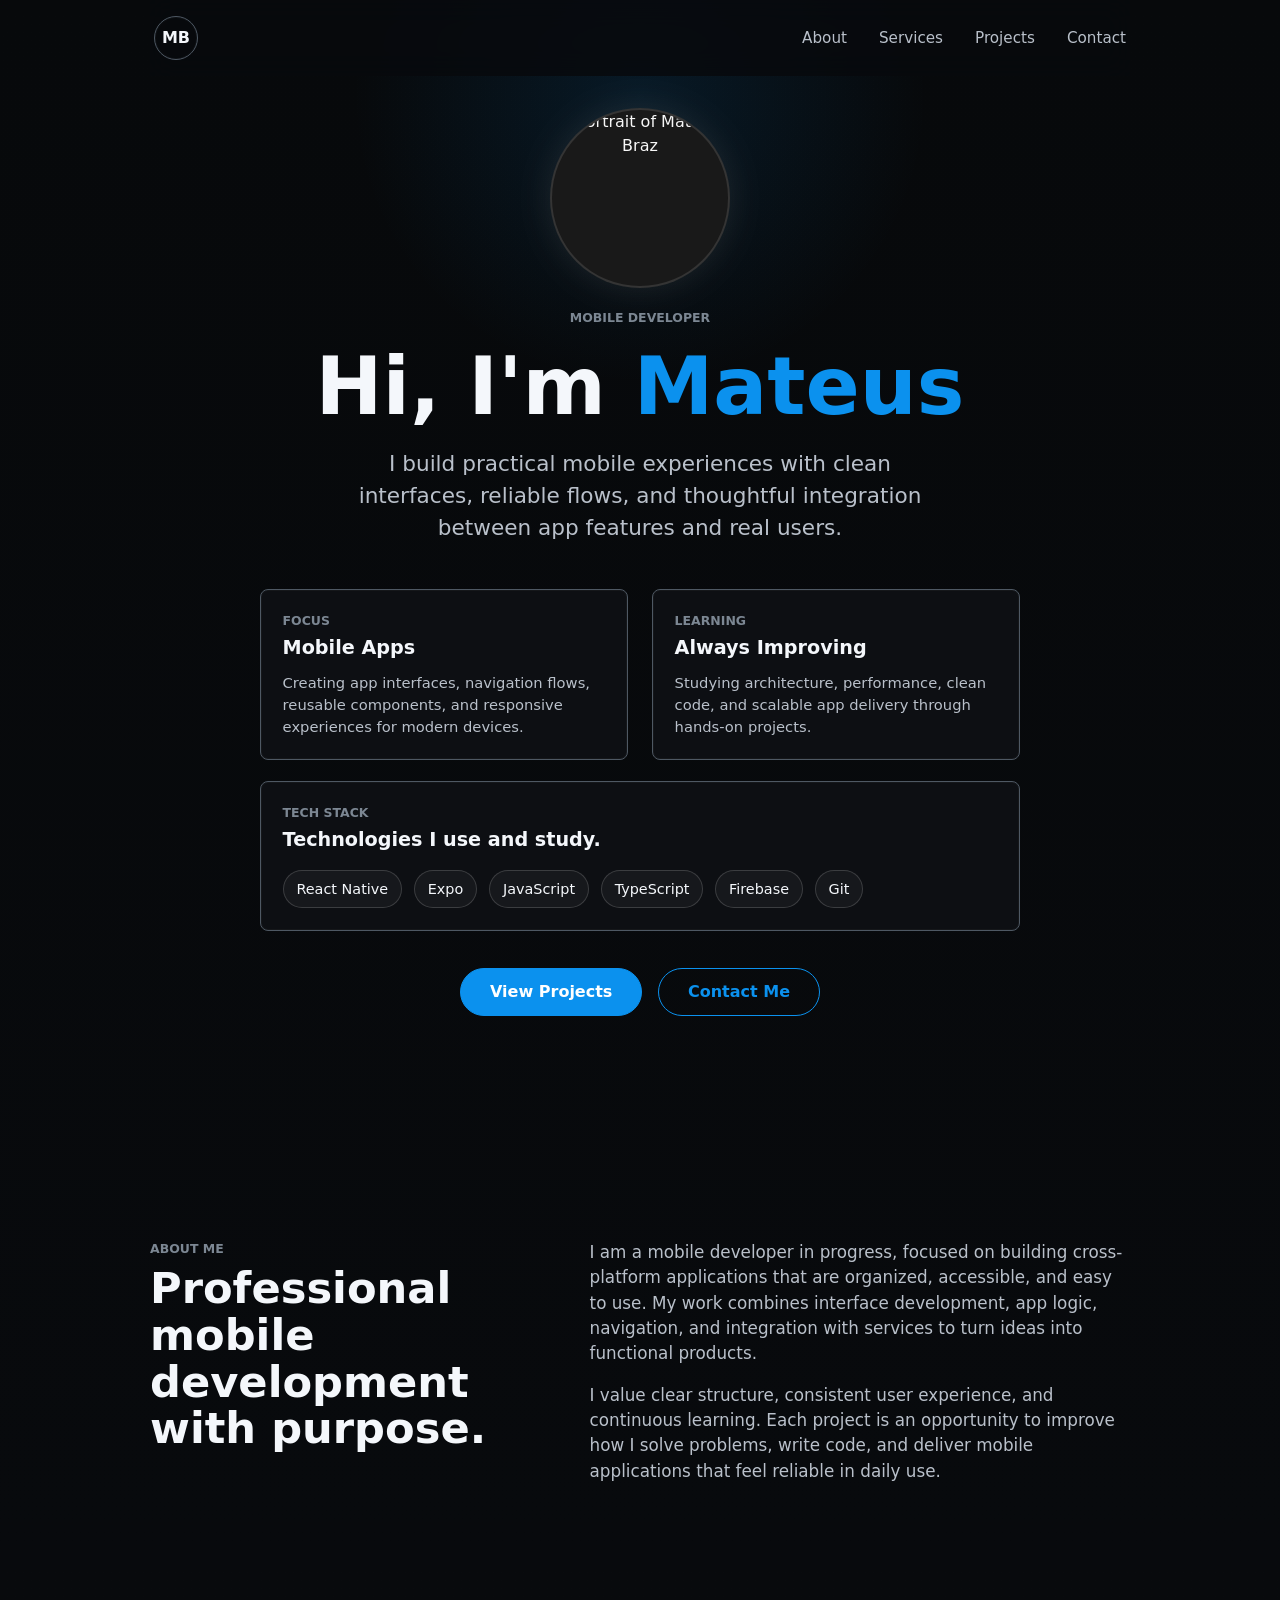
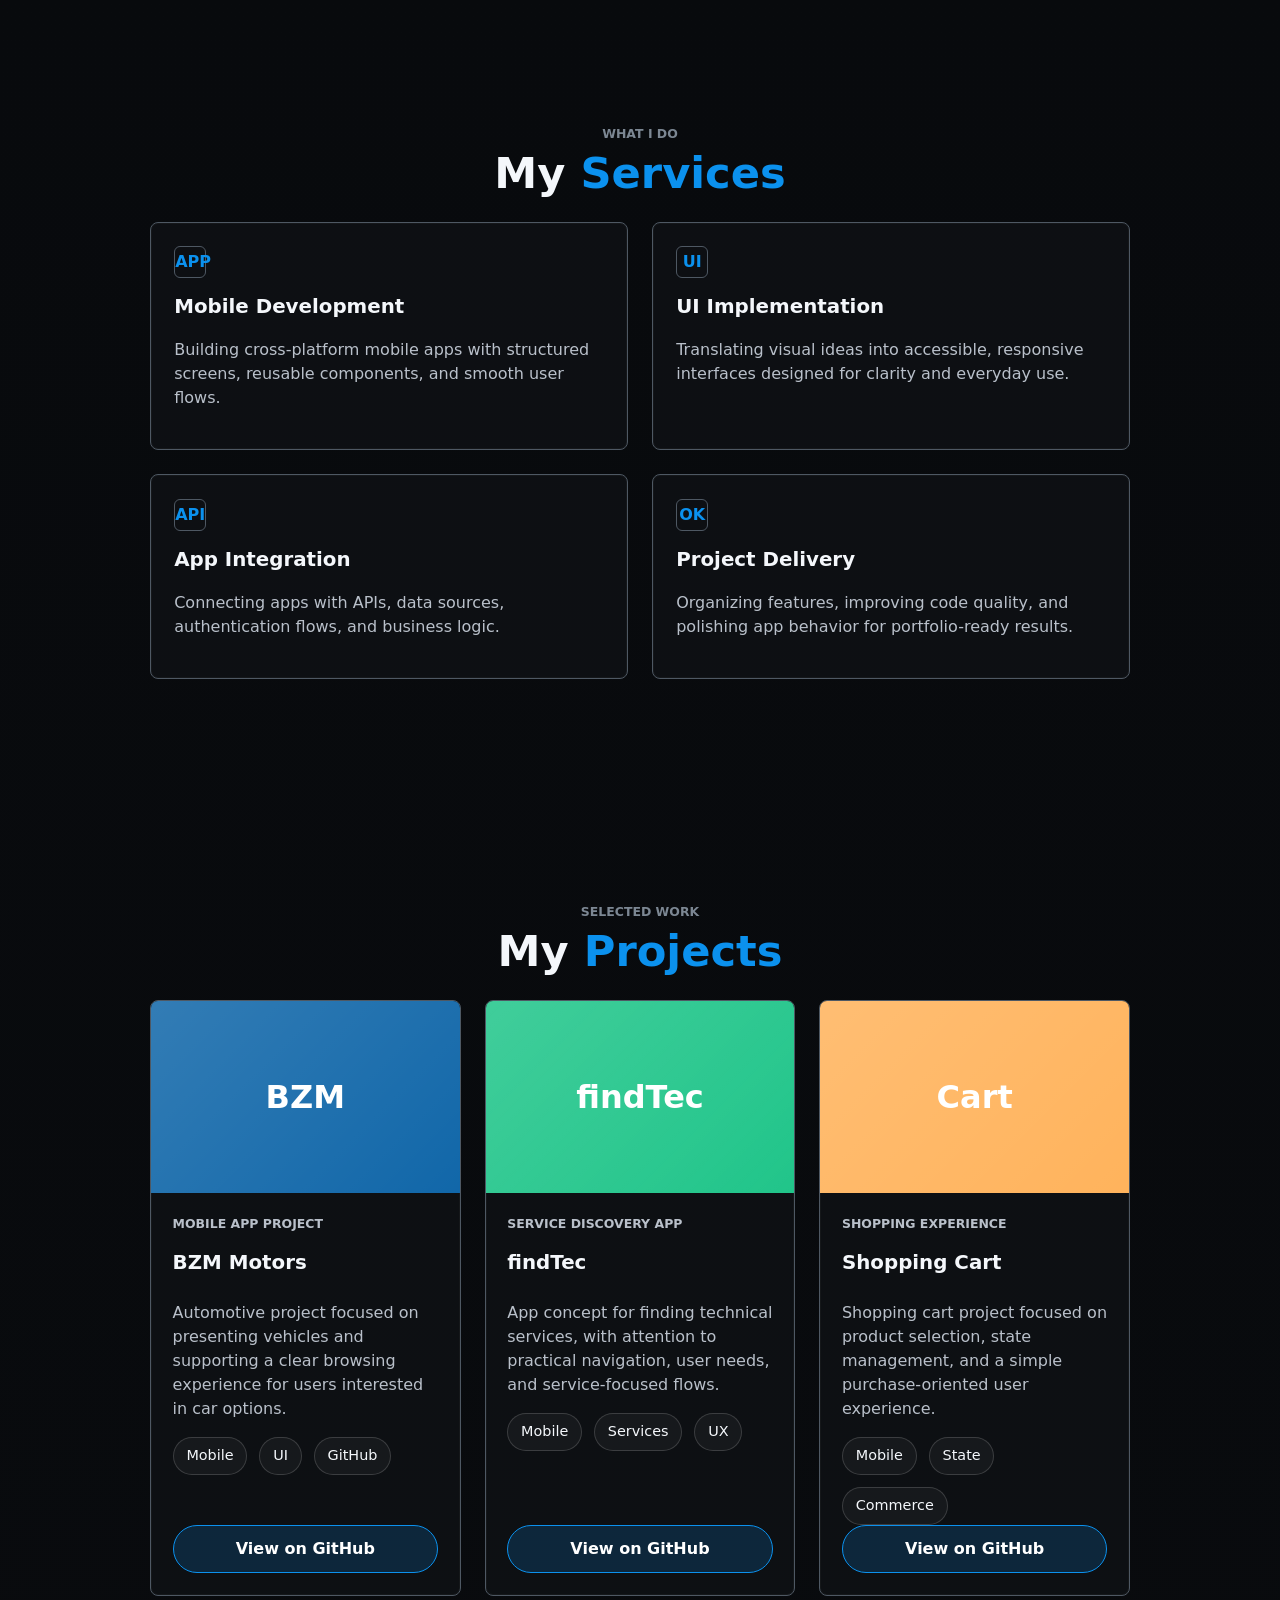
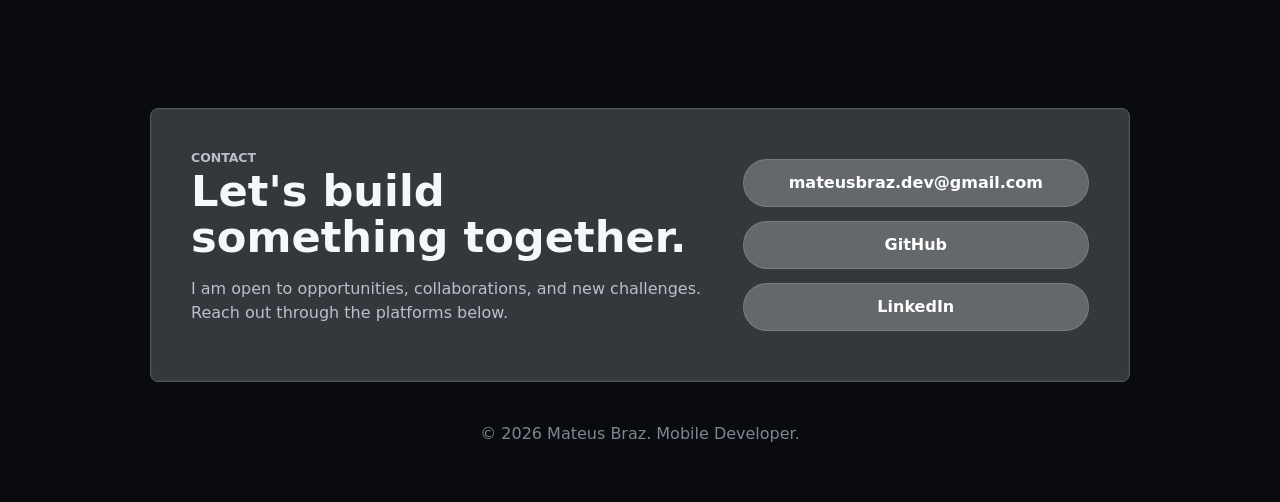
==== index.html @ d9c39ac6 "Create mobile developer portfolio" ====
<!doctype html>
<html lang="en">
  <head>
    <meta charset="utf-8" />
    <meta name="viewport" content="width=device-width, initial-scale=1" />
    <meta
      name="description"
      content="Mateus Braz portfolio, mobile developer focused on cross-platform applications, clean interfaces, and real-world projects."
    />
    <meta name="theme-color" content="#0b0f14" />
    <meta property="og:title" content="Mateus Braz | Mobile Developer" />
    <meta
      property="og:description"
      content="Mobile developer portfolio with projects, services, contact links, and professional information."
    />
    <meta property="og:type" content="website" />
    <meta property="og:url" content="https://mat-braz.github.io/" />
    <title>Mateus Braz | Mobile Developer</title>
    <link rel="canonical" href="https://mat-braz.github.io/" />
    <link rel="stylesheet" href="styles.css" />
  </head>
  <body>
    <header class="site-header" aria-label="Main navigation">
      <a class="brand" href="#home" aria-label="Mateus Braz home">MB</a>
      <nav class="nav-links">
        <a href="#about">About</a>
        <a href="#services">Services</a>
        <a href="#projects">Projects</a>
        <a href="#contact">Contact</a>
      </nav>
    </header>

    <main>
      <section class="hero section" id="home" aria-labelledby="hero-title">
        <img
          class="avatar"
          src="https://github.com/Mat-Braz.png"
          alt="Portrait of Mateus Braz"
          width="180"
          height="180"
        />
        <p class="eyebrow">Mobile Developer</p>
        <h1 id="hero-title">Hi, I'm <span>Mateus</span></h1>
        <p class="subtitle">
          I build practical mobile experiences with clean interfaces, reliable
          flows, and thoughtful integration between app features and real users.
        </p>

        <div class="quick-grid" aria-label="Professional highlights">
          <article>
            <p>Focus</p>
            <h2>Mobile Apps</h2>
            <span>
              Creating app interfaces, navigation flows, reusable components,
              and responsive experiences for modern devices.
            </span>
          </article>
          <article>
            <p>Learning</p>
            <h2>Always Improving</h2>
            <span>
              Studying architecture, performance, clean code, and scalable app
              delivery through hands-on projects.
            </span>
          </article>
        </div>

        <div class="tech-panel" aria-label="Tech stack">
          <p>Tech Stack</p>
          <h2>Technologies I use and study.</h2>
          <ul>
            <li>React Native</li>
            <li>Expo</li>
            <li>JavaScript</li>
            <li>TypeScript</li>
            <li>Firebase</li>
            <li>Git</li>
          </ul>
        </div>

        <div class="actions">
          <a class="button primary" href="#projects">View Projects</a>
          <a class="button secondary" href="#contact">Contact Me</a>
        </div>
      </section>

      <section class="section about" id="about" aria-labelledby="about-title">
        <div class="section-heading">
          <p>About Me</p>
          <h2 id="about-title">Professional mobile development with purpose.</h2>
        </div>
        <div class="about-copy">
          <p>
            I am a mobile developer in progress, focused on building
            cross-platform applications that are organized, accessible, and easy
            to use. My work combines interface development, app logic,
            navigation, and integration with services to turn ideas into
            functional products.
          </p>
          <p>
            I value clear structure, consistent user experience, and continuous
            learning. Each project is an opportunity to improve how I solve
            problems, write code, and deliver mobile applications that feel
            reliable in daily use.
          </p>
        </div>
      </section>

      <section class="section services" id="services" aria-labelledby="services-title">
        <div class="section-heading centered">
          <p>What I Do</p>
          <h2 id="services-title">My <span>Services</span></h2>
        </div>
        <div class="service-grid">
          <article>
            <div class="icon" aria-hidden="true">APP</div>
            <h3>Mobile Development</h3>
            <p>
              Building cross-platform mobile apps with structured screens,
              reusable components, and smooth user flows.
            </p>
          </article>
          <article>
            <div class="icon" aria-hidden="true">UI</div>
            <h3>UI Implementation</h3>
            <p>
              Translating visual ideas into accessible, responsive interfaces
              designed for clarity and everyday use.
            </p>
          </article>
          <article>
            <div class="icon" aria-hidden="true">API</div>
            <h3>App Integration</h3>
            <p>
              Connecting apps with APIs, data sources, authentication flows, and
              business logic.
            </p>
          </article>
          <article>
            <div class="icon" aria-hidden="true">OK</div>
            <h3>Project Delivery</h3>
            <p>
              Organizing features, improving code quality, and polishing app
              behavior for portfolio-ready results.
            </p>
          </article>
        </div>
      </section>

      <section class="section projects" id="projects" aria-labelledby="projects-title">
        <div class="section-heading centered">
          <p>Selected Work</p>
          <h2 id="projects-title">My <span>Projects</span></h2>
        </div>

        <div class="project-grid">
          <article class="project-card">
            <div class="project-media bzm" aria-hidden="true">
              <span>BZM</span>
            </div>
            <div class="project-content">
              <p class="project-kicker">Mobile app project</p>
              <h3>BZM Motors</h3>
              <p>
                Automotive project focused on presenting vehicles and supporting
                a clear browsing experience for users interested in car options.
              </p>
              <ul class="tags" aria-label="BZM Motors technologies">
                <li>Mobile</li>
                <li>UI</li>
                <li>GitHub</li>
              </ul>
              <a
                class="project-link"
                href="https://github.com/Mat-Braz/BZM_Motors"
                target="_blank"
                rel="noopener noreferrer"
              >
                View on GitHub
              </a>
            </div>
          </article>

          <article class="project-card">
            <div class="project-media findtec" aria-hidden="true">
              <span>findTec</span>
            </div>
            <div class="project-content">
              <p class="project-kicker">Service discovery app</p>
              <h3>findTec</h3>
              <p>
                App concept for finding technical services, with attention to
                practical navigation, user needs, and service-focused flows.
              </p>
              <ul class="tags" aria-label="findTec technologies">
                <li>Mobile</li>
                <li>Services</li>
                <li>UX</li>
              </ul>
              <a
                class="project-link"
                href="https://github.com/Mat-Braz/findTec"
                target="_blank"
                rel="noopener noreferrer"
              >
                View on GitHub
              </a>
            </div>
          </article>

          <article class="project-card">
            <div class="project-media cart" aria-hidden="true">
              <span>Cart</span>
            </div>
            <div class="project-content">
              <p class="project-kicker">Shopping experience</p>
              <h3>Shopping Cart</h3>
              <p>
                Shopping cart project focused on product selection, state
                management, and a simple purchase-oriented user experience.
              </p>
              <ul class="tags" aria-label="Shopping Cart technologies">
                <li>Mobile</li>
                <li>State</li>
                <li>Commerce</li>
              </ul>
              <a
                class="project-link"
                href="https://github.com/Mat-Braz/CarrinhoDeCompras"
                target="_blank"
                rel="noopener noreferrer"
              >
                View on GitHub
              </a>
            </div>
          </article>
        </div>
      </section>

      <section class="section contact" id="contact" aria-labelledby="contact-title">
        <div>
          <p class="eyebrow">Contact</p>
          <h2 id="contact-title">Let's build something together.</h2>
          <p>
            I am open to opportunities, collaborations, and new challenges.
            Reach out through the platforms below.
          </p>
        </div>
        <div class="contact-links" aria-label="Contact and social links">
          <a href="mailto:mateusbraz.dev@gmail.com">mateusbraz.dev@gmail.com</a>
          <a
            href="https://github.com/Mat-Braz"
            target="_blank"
            rel="noopener noreferrer"
          >
            GitHub
          </a>
          <a
            href="https://www.linkedin.com/in/mateus-braz"
            target="_blank"
            rel="noopener noreferrer"
          >
            LinkedIn
          </a>
        </div>
      </section>
    </main>

    <footer>
      <p>&copy; 2026 Mateus Braz. Mobile Developer.</p>
    </footer>
  </body>
</html>
---- styles.css ----
:root {
  color-scheme: dark;
  --bg: #080a0d;
  --panel: #0f1216;
  --panel-soft: #15191e;
  --text: #f4f7fb;
  --muted: #b9c0ca;
  --subtle: #7c8793;
  --line: #4e5863;
  --blue: #0b91ee;
  --blue-strong: #0284e7;
  --blue-soft: rgba(11, 145, 238, 0.18);
  --green: #21c58a;
  --orange: #ffb35c;
  --radius: 8px;
  --shadow: 0 0 34px rgba(11, 145, 238, 0.2);
  font-family:
    Inter, ui-sans-serif, system-ui, -apple-system, BlinkMacSystemFont, "Segoe UI",
    sans-serif;
}

* {
  box-sizing: border-box;
}

html {
  scroll-behavior: smooth;
}

body {
  margin: 0;
  background:
    radial-gradient(circle at 50% 6rem, rgba(11, 145, 238, 0.12), transparent 18rem),
    linear-gradient(180deg, #07090b 0%, var(--bg) 42%, #090b0e 100%);
  color: var(--text);
  line-height: 1.5;
}

body::selection {
  background: var(--blue);
  color: white;
}

a {
  color: inherit;
}

a:focus-visible,
button:focus-visible {
  outline: 3px solid var(--orange);
  outline-offset: 4px;
}

.site-header {
  position: sticky;
  top: 0;
  z-index: 20;
  display: flex;
  align-items: center;
  justify-content: space-between;
  width: min(100% - 2rem, 980px);
  margin: 0 auto;
  padding: 1rem 0.25rem;
  background: rgba(8, 10, 13, 0.86);
  backdrop-filter: blur(14px);
}

.brand {
  display: inline-grid;
  width: 2.75rem;
  height: 2.75rem;
  place-items: center;
  border: 1px solid var(--line);
  border-radius: 50%;
  color: var(--text);
  font-weight: 800;
  text-decoration: none;
  box-shadow: inset 0 0 0 1px rgba(255, 255, 255, 0.03);
}

.nav-links {
  display: flex;
  gap: clamp(0.75rem, 3vw, 2rem);
  color: var(--muted);
  font-size: 0.95rem;
}

.nav-links a {
  text-decoration: none;
}

.nav-links a:hover {
  color: var(--blue);
}

.section {
  width: min(100% - 2rem, 980px);
  margin: 0 auto;
  padding: clamp(4rem, 9vw, 7rem) 0;
}

.hero {
  min-height: calc(100vh - 4.75rem);
  display: grid;
  justify-items: center;
  align-content: center;
  text-align: center;
  gap: 1.3rem;
  padding-top: 2rem;
}

.avatar {
  width: clamp(8rem, 18vw, 11.25rem);
  height: clamp(8rem, 18vw, 11.25rem);
  border-radius: 50%;
  object-fit: cover;
  border: 2px solid rgba(11, 145, 238, 0.28);
  filter: grayscale(100%);
  box-shadow: var(--shadow);
  background: var(--panel-soft);
}

.eyebrow,
.section-heading p,
.project-kicker,
.quick-grid article > p,
.tech-panel > p {
  margin: 0;
  color: var(--subtle);
  font-size: 0.78rem;
  font-weight: 800;
  letter-spacing: 0;
  text-transform: uppercase;
}

h1,
h2,
h3,
p {
  overflow-wrap: anywhere;
}

h1 {
  margin: 0;
  font-size: clamp(3rem, 8vw, 5rem);
  line-height: 0.98;
  letter-spacing: 0;
}

h1 span,
.section-heading span,
.services h2 span,
.projects h2 span {
  color: var(--blue);
}

.subtitle {
  width: min(100%, 620px);
  margin: 0;
  color: var(--muted);
  font-size: clamp(1.08rem, 2.2vw, 1.35rem);
}

.quick-grid {
  display: grid;
  grid-template-columns: repeat(2, minmax(0, 1fr));
  gap: 1.5rem;
  width: min(100%, 760px);
  margin-top: 1.5rem;
}

.quick-grid article,
.service-grid article,
.project-card,
.tech-panel,
.contact {
  border: 1px solid var(--line);
  border-radius: var(--radius);
  background: rgba(15, 18, 22, 0.76);
  box-shadow: inset 0 0 0 1px rgba(255, 255, 255, 0.03);
}

.quick-grid article {
  padding: 1.35rem;
  text-align: left;
}

.quick-grid h2,
.tech-panel h2 {
  margin: 0.2rem 0 0.55rem;
  font-size: 1.2rem;
}

.quick-grid span {
  display: block;
  color: var(--muted);
  font-size: 0.92rem;
}

.tech-panel {
  width: min(100%, 760px);
  padding: 1.35rem;
  text-align: left;
}

.tech-panel ul,
.tags {
  display: flex;
  flex-wrap: wrap;
  gap: 0.75rem;
  padding: 0;
  margin: 1rem 0 0;
  list-style: none;
}

.tech-panel li,
.tags li {
  border: 1px solid rgba(255, 255, 255, 0.16);
  border-radius: 999px;
  padding: 0.45rem 0.8rem;
  color: var(--text);
  background: rgba(255, 255, 255, 0.04);
  font-size: 0.9rem;
}

.actions {
  display: flex;
  flex-wrap: wrap;
  justify-content: center;
  gap: 1rem;
  margin-top: 1rem;
}

.button,
.project-link,
.contact-links a {
  min-height: 2.75rem;
  display: inline-flex;
  align-items: center;
  justify-content: center;
  border-radius: 999px;
  padding: 0.7rem 1.8rem;
  font-weight: 700;
  text-decoration: none;
  transition:
    transform 180ms ease,
    border-color 180ms ease,
    background 180ms ease;
}

.button:hover,
.project-link:hover,
.contact-links a:hover {
  transform: translateY(-2px);
}

.primary {
  border: 1px solid var(--blue);
  background: var(--blue);
  color: white;
}

.secondary {
  border: 1px solid var(--blue);
  color: var(--blue);
  background: transparent;
}

.section-heading {
  display: grid;
  gap: 0.4rem;
  margin-bottom: 1.6rem;
}

.section-heading.centered {
  justify-items: center;
  text-align: center;
}

.section-heading h2,
.contact h2 {
  margin: 0;
  font-size: clamp(1.8rem, 4vw, 2.7rem);
  line-height: 1.08;
}

.about {
  display: grid;
  grid-template-columns: 0.82fr 1.18fr;
  gap: clamp(1.5rem, 5vw, 4rem);
  align-items: start;
}

.about-copy {
  color: var(--muted);
  font-size: 1.05rem;
}

.about-copy p:first-child {
  margin-top: 0;
}

.service-grid {
  display: grid;
  grid-template-columns: repeat(2, minmax(0, 1fr));
  gap: 1.5rem;
}

.service-grid article {
  min-height: 11.25rem;
  padding: 1.45rem;
}

.icon {
  display: grid;
  width: 2rem;
  height: 2rem;
  place-items: center;
  border: 1px solid var(--line);
  border-radius: 6px;
  color: var(--blue);
  font-weight: 800;
}

.service-grid h3,
.project-card h3 {
  margin: 0.9rem 0 0.45rem;
  font-size: 1.24rem;
}

.service-grid p,
.project-card p,
.contact p {
  color: var(--muted);
}

.project-grid {
  display: grid;
  grid-template-columns: repeat(3, minmax(0, 1fr));
  gap: 1.5rem;
}

.project-card {
  display: flex;
  min-height: 100%;
  flex-direction: column;
  overflow: hidden;
}

.project-media {
  display: grid;
  min-height: 12rem;
  place-items: center;
  background:
    linear-gradient(135deg, rgba(255, 255, 255, 0.14), transparent),
    var(--blue);
}

.project-media span {
  color: white;
  font-size: 2rem;
  font-weight: 900;
}

.project-media.bzm {
  background-color: #1167a9;
}

.project-media.findtec {
  background-color: var(--green);
}

.project-media.cart {
  background-color: var(--orange);
}

.project-content {
  display: flex;
  flex: 1;
  flex-direction: column;
  padding: 1.35rem;
}

.project-content p {
  margin-bottom: 0;
}

.project-link {
  margin-top: auto;
  border: 1px solid var(--blue);
  color: white;
  background: var(--blue-soft);
}

.contact {
  display: grid;
  grid-template-columns: 1.2fr 0.8fr;
  gap: 2rem;
  padding: clamp(1.5rem, 4vw, 2.5rem);
  background: #34383d;
}

.contact-links {
  display: grid;
  align-content: center;
  gap: 0.85rem;
}

.contact-links a {
  width: 100%;
  border: 1px solid rgba(255, 255, 255, 0.14);
  background: rgba(255, 255, 255, 0.24);
  color: white;
}

footer {
  width: min(100% - 2rem, 980px);
  margin: 0 auto;
  padding: 1.5rem 0 2.5rem;
  color: var(--subtle);
  text-align: center;
}

@media (prefers-reduced-motion: reduce) {
  *,
  *::before,
  *::after {
    scroll-behavior: auto !important;
    transition-duration: 0.01ms !important;
    animation-duration: 0.01ms !important;
  }
}

@media (max-width: 820px) {
  .site-header {
    position: static;
    display: grid;
    gap: 0.9rem;
    justify-items: center;
  }

  .nav-links {
    width: 100%;
    justify-content: center;
    flex-wrap: wrap;
  }

  .hero {
    min-height: auto;
  }

  .quick-grid,
  .about,
  .service-grid,
  .project-grid,
  .contact {
    grid-template-columns: 1fr;
  }
}

@media (max-width: 520px) {
  .section {
    width: min(100% - 1rem, 980px);
  }

  .nav-links {
    font-size: 0.86rem;
    gap: 0.7rem;
  }

  h1 {
    font-size: clamp(2.65rem, 15vw, 3.5rem);
  }

  .button {
    width: min(100%, 18rem);
  }

  .project-media {
    min-height: 9.5rem;
  }
}
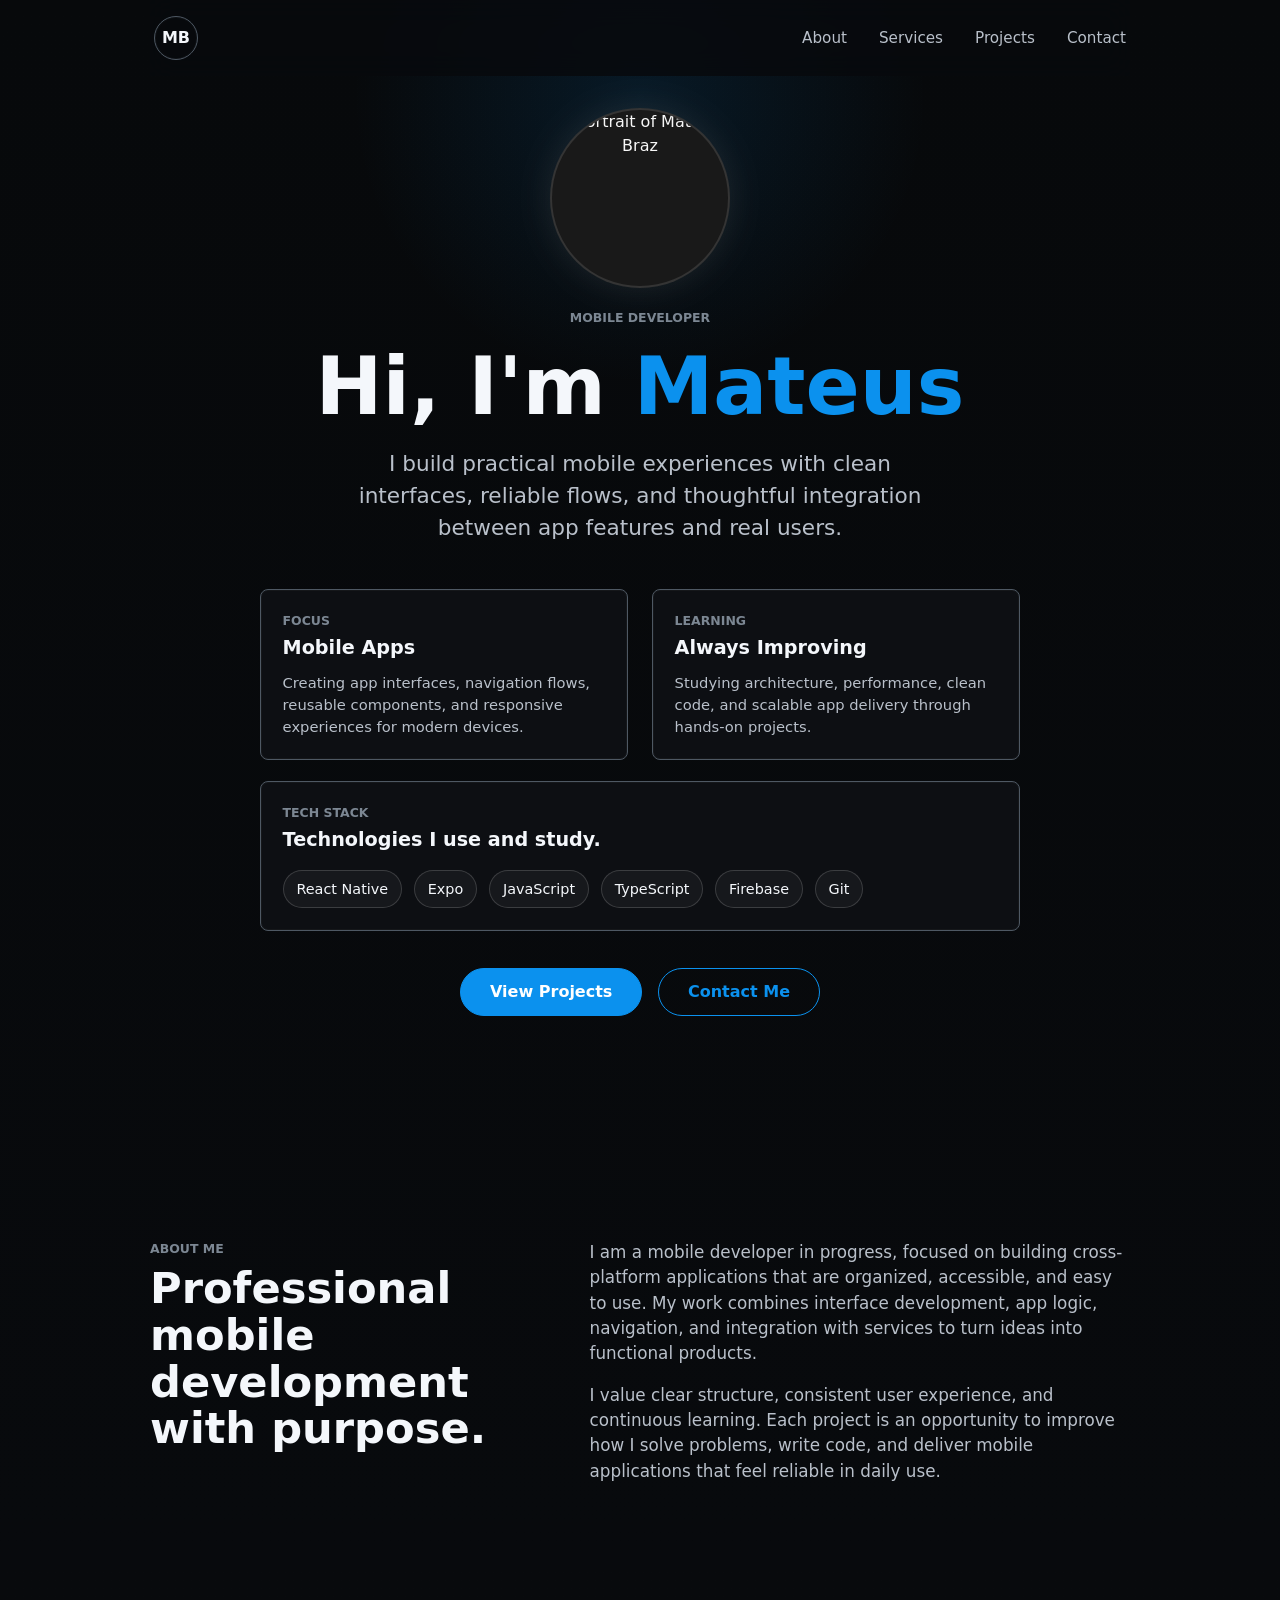
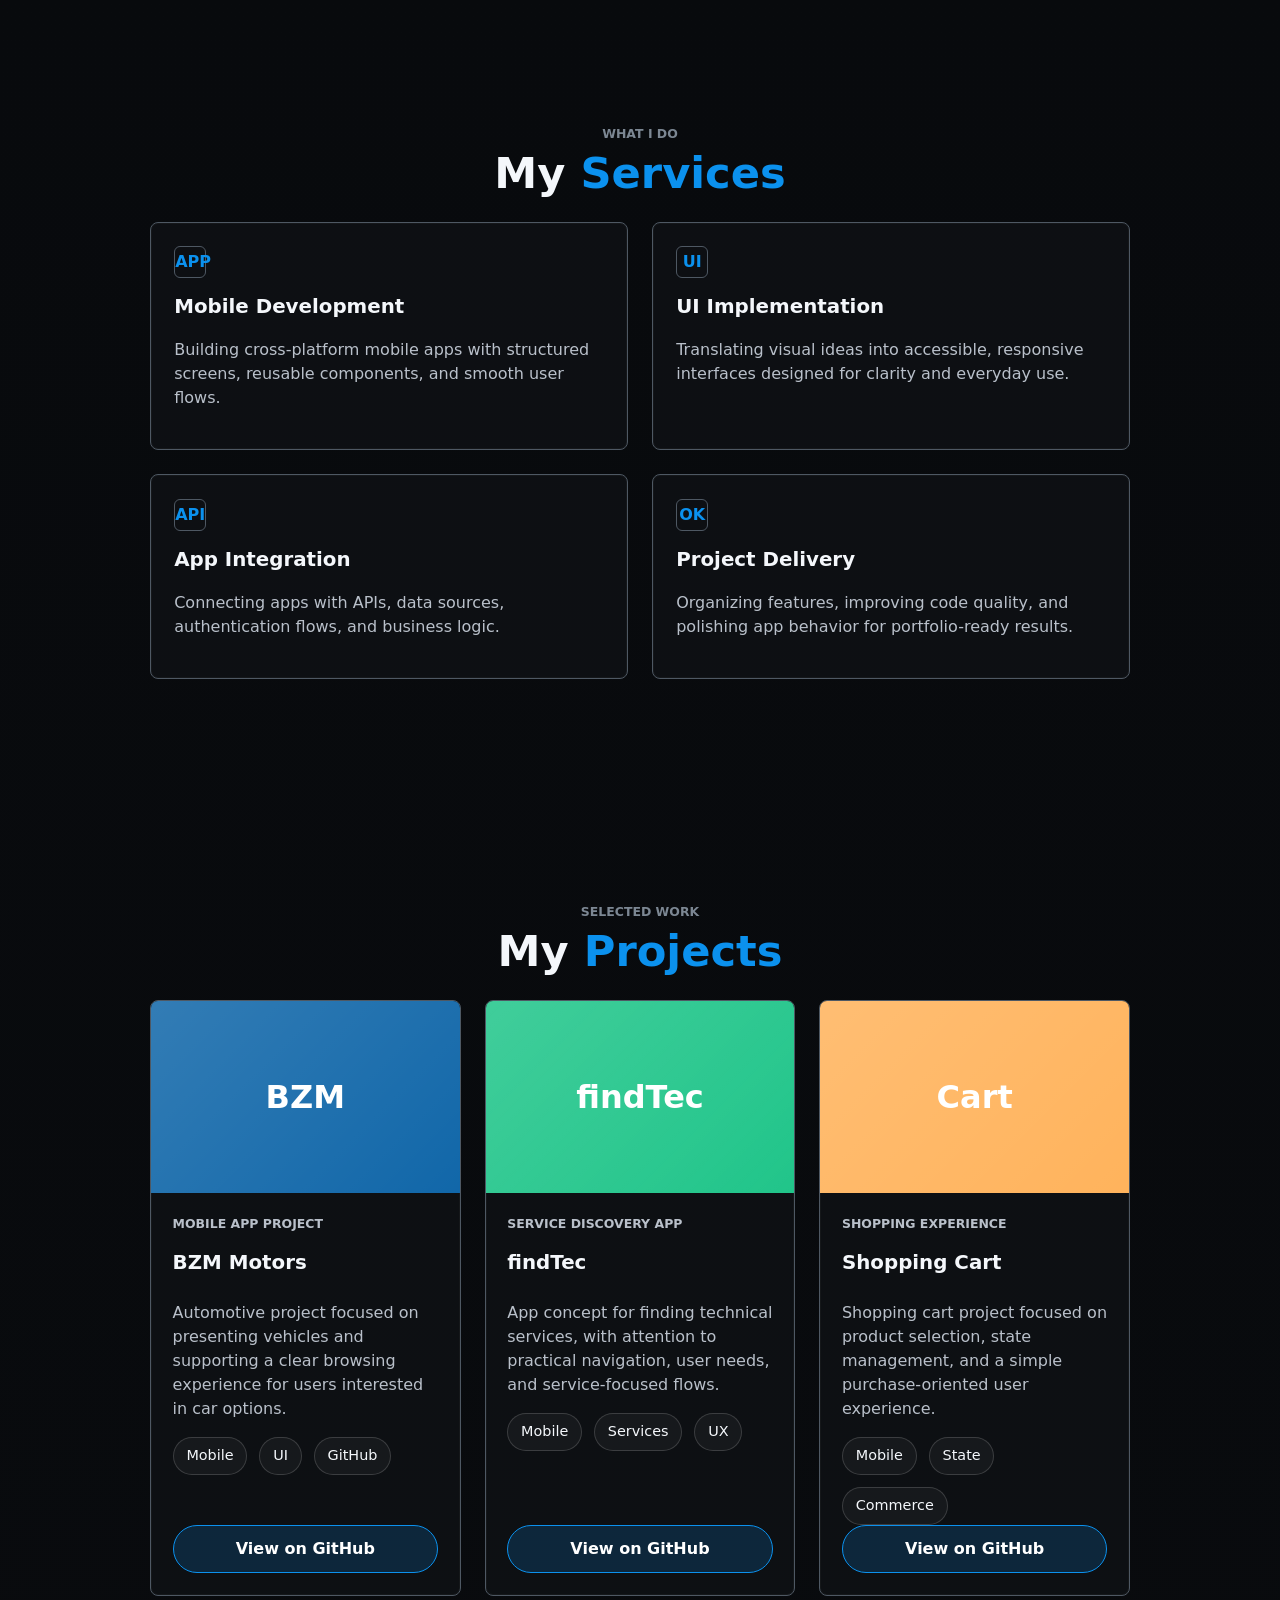
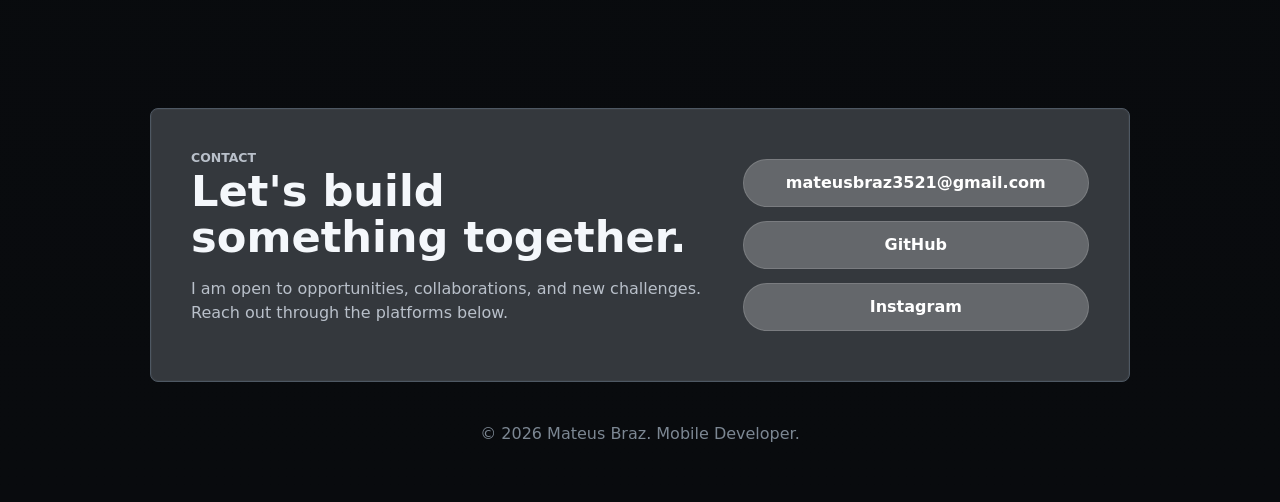
==== commit 2b69d968: "Update portfolio contact links" ====
--- a/index.html
+++ b/index.html
@@ -247,7 +247,7 @@
           </p>
         </div>
         <div class="contact-links" aria-label="Contact and social links">
-          <a href="mailto:mateusbraz.dev@gmail.com">mateusbraz.dev@gmail.com</a>
+          <a href="mailto:mateusbraz3521@gmail.com">mateusbraz3521@gmail.com</a>
           <a
             href="https://github.com/Mat-Braz"
             target="_blank"
@@ -256,11 +256,11 @@
             GitHub
           </a>
           <a
-            href="https://www.linkedin.com/in/mateus-braz"
+            href="https://www.instagram.com/eu.m_braz"
             target="_blank"
             rel="noopener noreferrer"
           >
-            LinkedIn
+            Instagram
           </a>
         </div>
       </section>
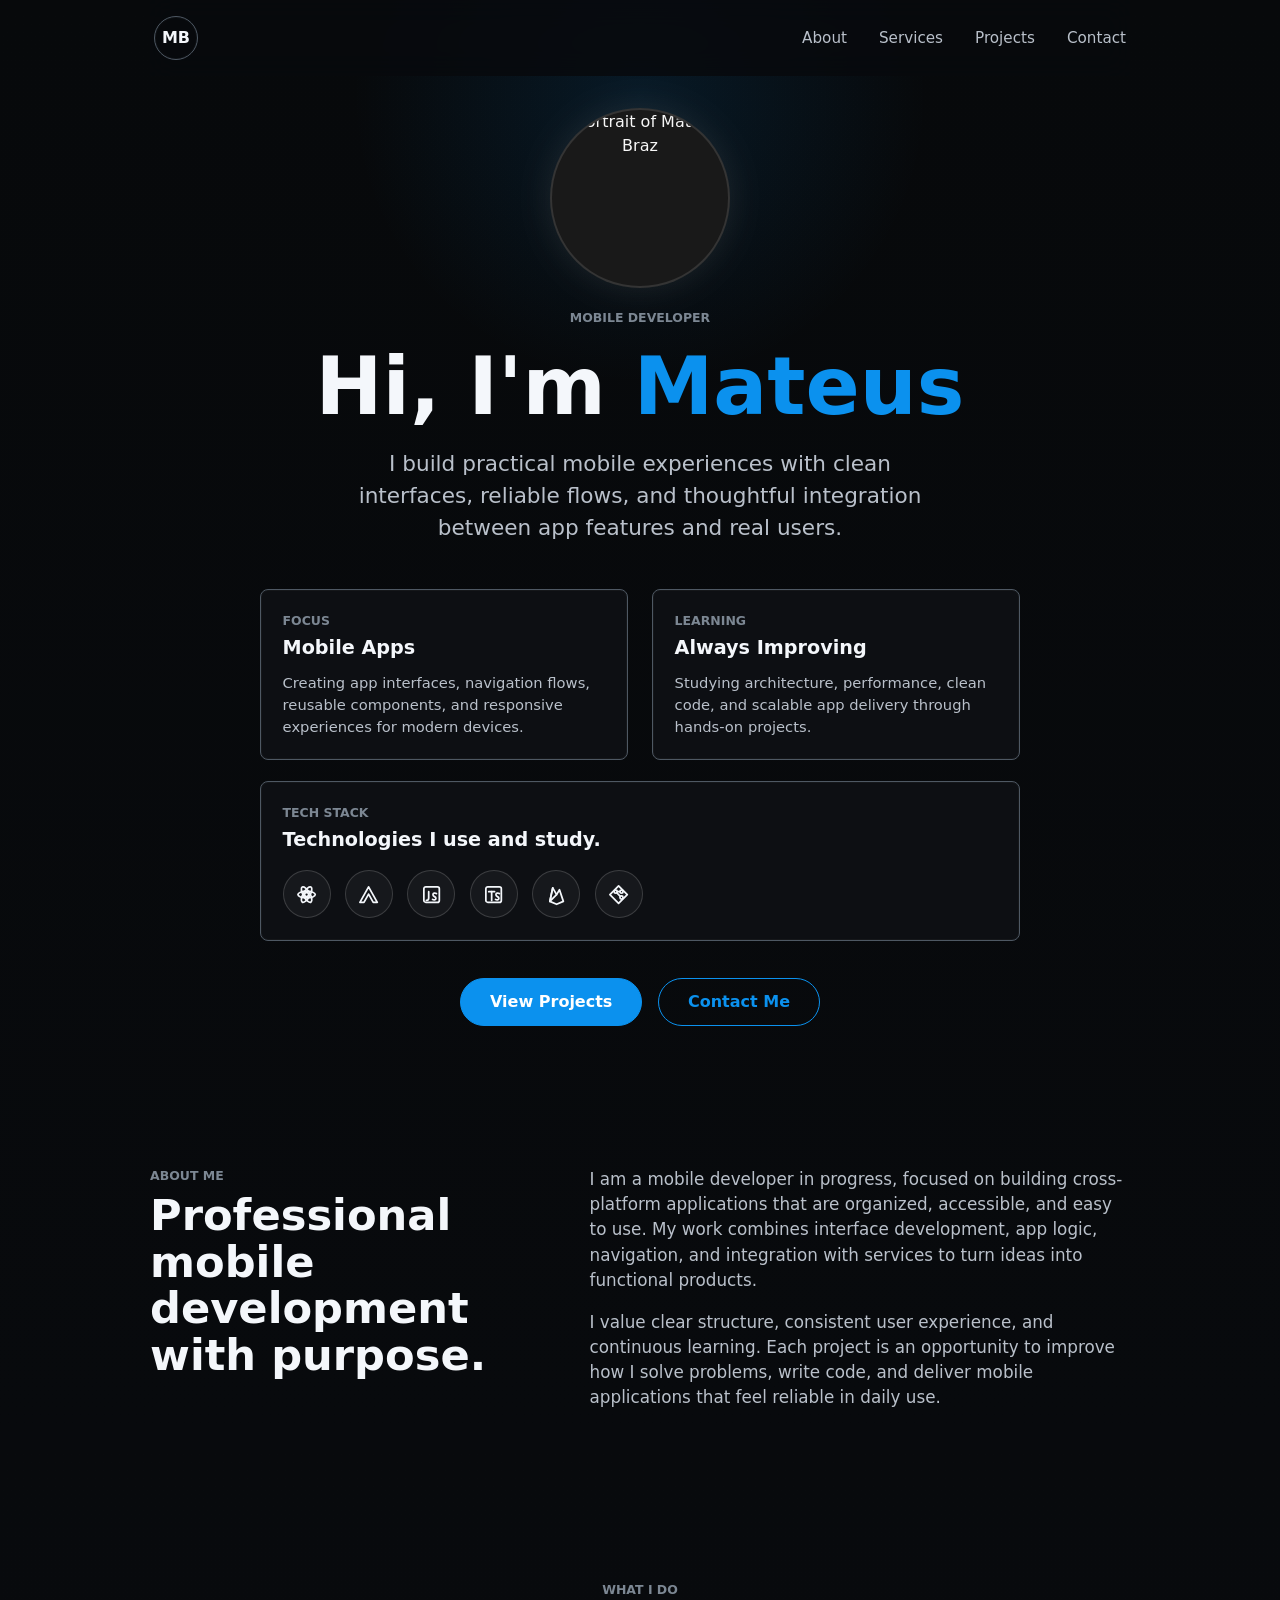
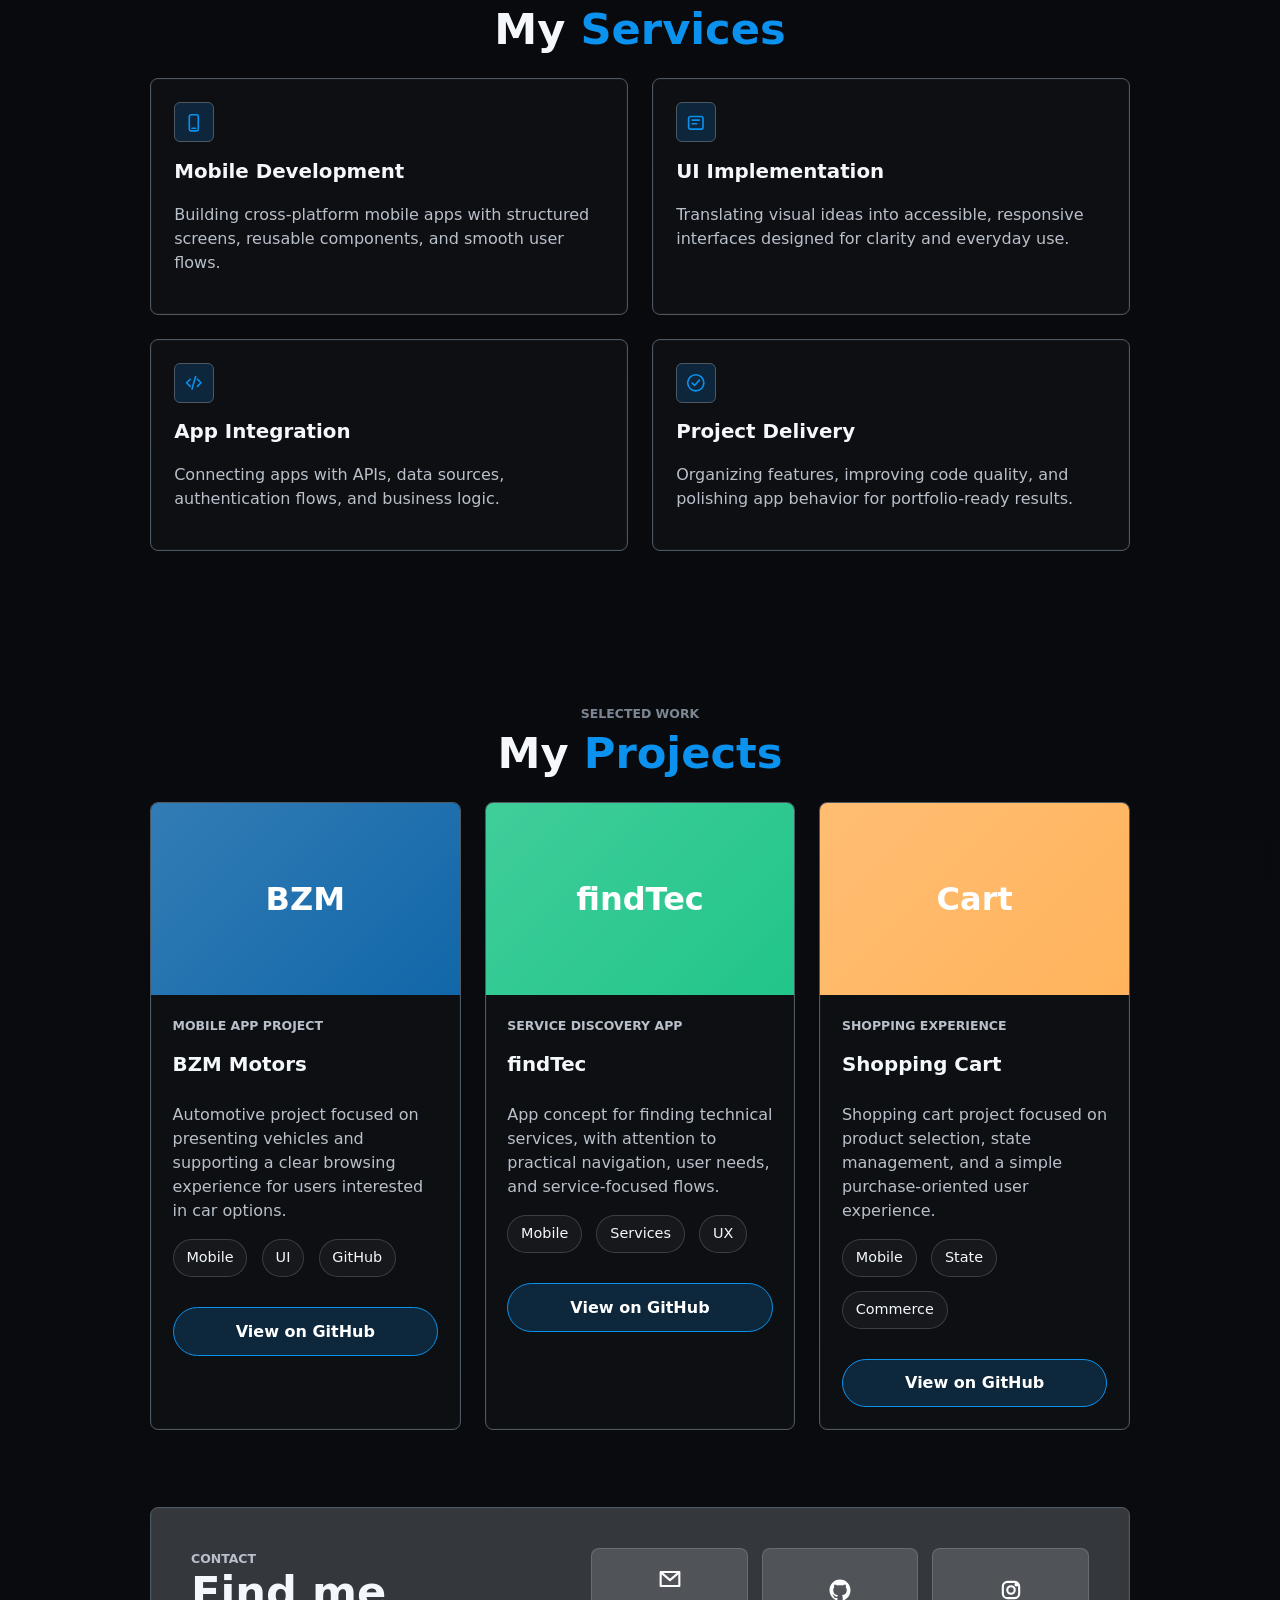
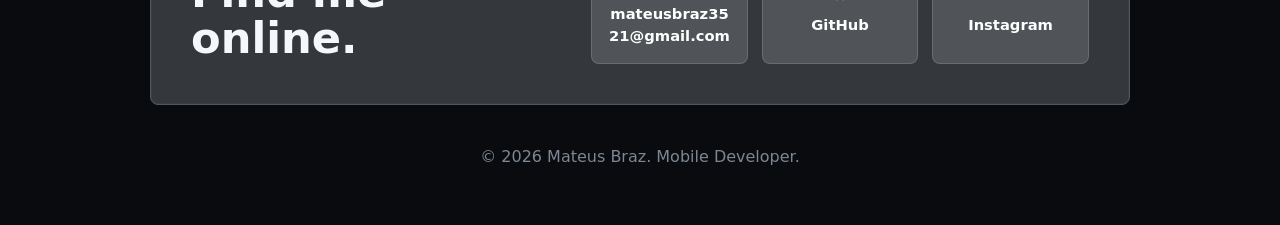
==== commit c3ed5558: "Refine portfolio spacing and icons" ====
--- a/index.html
+++ b/index.html
@@ -68,13 +68,51 @@
         <div class="tech-panel" aria-label="Tech stack">
           <p>Tech Stack</p>
           <h2>Technologies I use and study.</h2>
-          <ul>
-            <li>React Native</li>
-            <li>Expo</li>
-            <li>JavaScript</li>
-            <li>TypeScript</li>
-            <li>Firebase</li>
-            <li>Git</li>
+          <ul class="tech-icons">
+            <li aria-label="React Native" title="React Native">
+              <svg viewBox="0 0 24 24" aria-hidden="true">
+                <circle cx="12" cy="12" r="2.1" />
+                <ellipse cx="12" cy="12" rx="9" ry="3.5" />
+                <ellipse cx="12" cy="12" rx="9" ry="3.5" transform="rotate(60 12 12)" />
+                <ellipse cx="12" cy="12" rx="9" ry="3.5" transform="rotate(120 12 12)" />
+              </svg>
+            </li>
+            <li aria-label="Expo" title="Expo">
+              <svg viewBox="0 0 24 24" aria-hidden="true">
+                <path d="M12 4 21 20H16.8L12 11.5 7.2 20H3L12 4Z" />
+              </svg>
+            </li>
+            <li aria-label="JavaScript" title="JavaScript">
+              <svg viewBox="0 0 24 24" aria-hidden="true">
+                <rect x="4" y="4" width="16" height="16" rx="2" />
+                <path d="M9 9V15.5C9 17 8.2 18 6.6 18" />
+                <path d="M13 17C13.8 17.7 16.5 18.2 16.5 15.8C16.5 13.8 13.4 14.4 13.4 12.2C13.4 10.3 15.5 10.1 17 10.9" />
+              </svg>
+            </li>
+            <li aria-label="TypeScript" title="TypeScript">
+              <svg viewBox="0 0 24 24" aria-hidden="true">
+                <rect x="4" y="4" width="16" height="16" rx="2" />
+                <path d="M7 9H13" />
+                <path d="M10 9V18" />
+                <path d="M14 17C14.8 17.7 17.5 18.2 17.5 15.8C17.5 13.8 14.4 14.4 14.4 12.2C14.4 10.3 16.5 10.1 18 10.9" />
+              </svg>
+            </li>
+            <li aria-label="Firebase" title="Firebase">
+              <svg viewBox="0 0 24 24" aria-hidden="true">
+                <path d="M5 19 8 5 12 12 15 7 19 19 12 22 5 19Z" />
+                <path d="M8 5 5 19 12 12" />
+              </svg>
+            </li>
+            <li aria-label="Git" title="Git">
+              <svg viewBox="0 0 24 24" aria-hidden="true">
+                <path d="M12 3 21 12 12 21 3 12 12 3Z" />
+                <circle cx="9" cy="9" r="1.6" />
+                <circle cx="15" cy="15" r="1.6" />
+                <circle cx="15" cy="9" r="1.6" />
+                <path d="M10.2 10.2 13.8 13.8" />
+                <path d="M10.6 9H13.4" />
+              </svg>
+            </li>
           </ul>
         </div>
 
@@ -113,7 +151,12 @@
         </div>
         <div class="service-grid">
           <article>
-            <div class="icon" aria-hidden="true">APP</div>
+            <div class="icon" aria-hidden="true">
+              <svg viewBox="0 0 24 24">
+                <rect x="7" y="3" width="10" height="18" rx="2" />
+                <path d="M10 18H14" />
+              </svg>
+            </div>
             <h3>Mobile Development</h3>
             <p>
               Building cross-platform mobile apps with structured screens,
@@ -121,7 +164,13 @@
             </p>
           </article>
           <article>
-            <div class="icon" aria-hidden="true">UI</div>
+            <div class="icon" aria-hidden="true">
+              <svg viewBox="0 0 24 24">
+                <rect x="4" y="5" width="16" height="14" rx="2" />
+                <path d="M8 9H16" />
+                <path d="M8 13H13" />
+              </svg>
+            </div>
             <h3>UI Implementation</h3>
             <p>
               Translating visual ideas into accessible, responsive interfaces
@@ -129,7 +178,13 @@
             </p>
           </article>
           <article>
-            <div class="icon" aria-hidden="true">API</div>
+            <div class="icon" aria-hidden="true">
+              <svg viewBox="0 0 24 24">
+                <path d="M8 8 4 12 8 16" />
+                <path d="M16 8 20 12 16 16" />
+                <path d="M14 5 10 19" />
+              </svg>
+            </div>
             <h3>App Integration</h3>
             <p>
               Connecting apps with APIs, data sources, authentication flows, and
@@ -137,7 +192,12 @@
             </p>
           </article>
           <article>
-            <div class="icon" aria-hidden="true">OK</div>
+            <div class="icon" aria-hidden="true">
+              <svg viewBox="0 0 24 24">
+                <circle cx="12" cy="12" r="9" />
+                <path d="M8 12.4 10.7 15 16 9" />
+              </svg>
+            </div>
             <h3>Project Delivery</h3>
             <p>
               Organizing features, improving code quality, and polishing app
@@ -238,29 +298,39 @@
       </section>
 
       <section class="section contact" id="contact" aria-labelledby="contact-title">
-        <div>
+        <div class="contact-intro">
           <p class="eyebrow">Contact</p>
-          <h2 id="contact-title">Let's build something together.</h2>
-          <p>
-            I am open to opportunities, collaborations, and new challenges.
-            Reach out through the platforms below.
-          </p>
+          <h2 id="contact-title">Find me online.</h2>
         </div>
         <div class="contact-links" aria-label="Contact and social links">
-          <a href="mailto:mateusbraz3521@gmail.com">mateusbraz3521@gmail.com</a>
+          <a href="mailto:mateusbraz3521@gmail.com">
+            <svg viewBox="0 0 24 24" aria-hidden="true">
+              <path d="M4 6H20V18H4V6Z" />
+              <path d="M5 7 12 13 19 7" />
+            </svg>
+            <span>mateusbraz3521@gmail.com</span>
+          </a>
           <a
             href="https://github.com/Mat-Braz"
             target="_blank"
             rel="noopener noreferrer"
           >
-            GitHub
+            <svg viewBox="0 0 24 24" aria-hidden="true">
+              <path d="M12 3C7 3 3 7.1 3 12.2C3 16.2 5.6 19.6 9.2 20.8C9.6 20.9 9.8 20.6 9.8 20.3V18.8C7.3 19.4 6.8 17.7 6.8 17.7C6.4 16.7 5.9 16.4 5.9 16.4C5.1 15.9 6 15.9 6 15.9C6.8 15.9 7.3 16.8 7.3 16.8C8 18 9.2 17.7 9.8 17.5C9.9 17 10.1 16.7 10.3 16.5C8.3 16.3 6.2 15.5 6.2 12.1C6.2 11.1 6.5 10.3 7.1 9.6C7 9.4 6.7 8.4 7.2 7.2C7.2 7.2 7.9 7 9.8 8.2C10.5 8 11.3 7.9 12 7.9C12.7 7.9 13.5 8 14.2 8.2C16.1 7 16.8 7.2 16.8 7.2C17.3 8.4 17 9.4 16.9 9.6C17.5 10.3 17.8 11.1 17.8 12.1C17.8 15.5 15.7 16.3 13.7 16.5C14 16.8 14.3 17.4 14.3 18.3V20.3C14.3 20.6 14.5 20.9 14.9 20.8C18.5 19.6 21 16.2 21 12.2C21 7.1 17 3 12 3Z" />
+            </svg>
+            <span>GitHub</span>
           </a>
           <a
             href="https://www.instagram.com/eu.m_braz"
             target="_blank"
             rel="noopener noreferrer"
           >
-            Instagram
+            <svg viewBox="0 0 24 24" aria-hidden="true">
+              <rect x="5" y="5" width="14" height="14" rx="4" />
+              <circle cx="12" cy="12" r="3.2" />
+              <circle cx="16.7" cy="7.3" r="0.8" />
+            </svg>
+            <span>Instagram</span>
           </a>
         </div>
       </section>
--- a/styles.css
+++ b/styles.css
@@ -96,7 +96,7 @@
 .section {
   width: min(100% - 2rem, 980px);
   margin: 0 auto;
-  padding: clamp(4rem, 9vw, 7rem) 0;
+  padding: clamp(2.8rem, 6vw, 4.8rem) 0;
 }
 
 .hero {
@@ -107,6 +107,7 @@
   text-align: center;
   gap: 1.3rem;
   padding-top: 2rem;
+  padding-bottom: clamp(2.5rem, 5vw, 4rem);
 }
 
 .avatar {
@@ -203,23 +204,55 @@
   text-align: left;
 }
 
-.tech-panel ul,
+.tech-icons,
 .tags {
   display: flex;
   flex-wrap: wrap;
-  gap: 0.75rem;
+  gap: 0.9rem;
   padding: 0;
   margin: 1rem 0 0;
   list-style: none;
 }
 
-.tech-panel li,
+.tech-icons li,
 .tags li {
   border: 1px solid rgba(255, 255, 255, 0.16);
   border-radius: 999px;
-  padding: 0.45rem 0.8rem;
   color: var(--text);
   background: rgba(255, 255, 255, 0.04);
+}
+
+.tech-icons li {
+  display: inline-grid;
+  width: 3rem;
+  height: 3rem;
+  place-items: center;
+  padding: 0;
+}
+
+.tech-icons svg {
+  width: 1.45rem;
+  height: 1.45rem;
+  fill: none;
+  stroke: currentColor;
+  stroke-width: 1.8;
+  stroke-linecap: round;
+  stroke-linejoin: round;
+}
+
+.tech-icons li:hover {
+  border-color: var(--blue);
+  color: var(--blue);
+  background: var(--blue-soft);
+}
+
+.tags {
+  row-gap: 0.85rem;
+  margin-bottom: 0;
+}
+
+.tags li {
+  padding: 0.45rem 0.8rem;
   font-size: 0.9rem;
 }
 
@@ -313,13 +346,23 @@
 
 .icon {
   display: grid;
-  width: 2rem;
-  height: 2rem;
+  width: 2.5rem;
+  height: 2.5rem;
   place-items: center;
   border: 1px solid var(--line);
   border-radius: 6px;
   color: var(--blue);
-  font-weight: 800;
+  background: var(--blue-soft);
+}
+
+.icon svg {
+  width: 1.35rem;
+  height: 1.35rem;
+  fill: none;
+  stroke: currentColor;
+  stroke-width: 1.8;
+  stroke-linecap: round;
+  stroke-linejoin: round;
 }
 
 .service-grid h3,
@@ -386,7 +429,7 @@
 }
 
 .project-link {
-  margin-top: auto;
+  margin-top: 1.9rem;
   border: 1px solid var(--blue);
   color: white;
   background: var(--blue-soft);
@@ -394,23 +437,54 @@
 
 .contact {
   display: grid;
-  grid-template-columns: 1.2fr 0.8fr;
+  grid-template-columns: 0.85fr 1.15fr;
   gap: 2rem;
   padding: clamp(1.5rem, 4vw, 2.5rem);
   background: #34383d;
 }
 
+.contact-intro {
+  align-self: center;
+}
+
 .contact-links {
   display: grid;
-  align-content: center;
+  grid-template-columns: repeat(3, minmax(0, 1fr));
   gap: 0.85rem;
 }
 
 .contact-links a {
   width: 100%;
+  min-height: 7rem;
+  flex-direction: column;
+  gap: 0.65rem;
   border: 1px solid rgba(255, 255, 255, 0.14);
-  background: rgba(255, 255, 255, 0.24);
+  border-radius: var(--radius);
+  background: rgba(255, 255, 255, 0.14);
   color: white;
+  padding: 1rem;
+  text-align: center;
+}
+
+.contact-links svg {
+  width: 1.75rem;
+  height: 1.75rem;
+  fill: none;
+  stroke: currentColor;
+  stroke-width: 1.8;
+  stroke-linecap: round;
+  stroke-linejoin: round;
+}
+
+.contact-links a:nth-child(2) svg {
+  fill: currentColor;
+  stroke: none;
+}
+
+.contact-links span {
+  max-width: 100%;
+  font-size: 0.92rem;
+  overflow-wrap: anywhere;
 }
 
 footer {
@@ -456,6 +530,10 @@
   .contact {
     grid-template-columns: 1fr;
   }
+
+  .contact-links {
+    grid-template-columns: 1fr;
+  }
 }
 
 @media (max-width: 520px) {
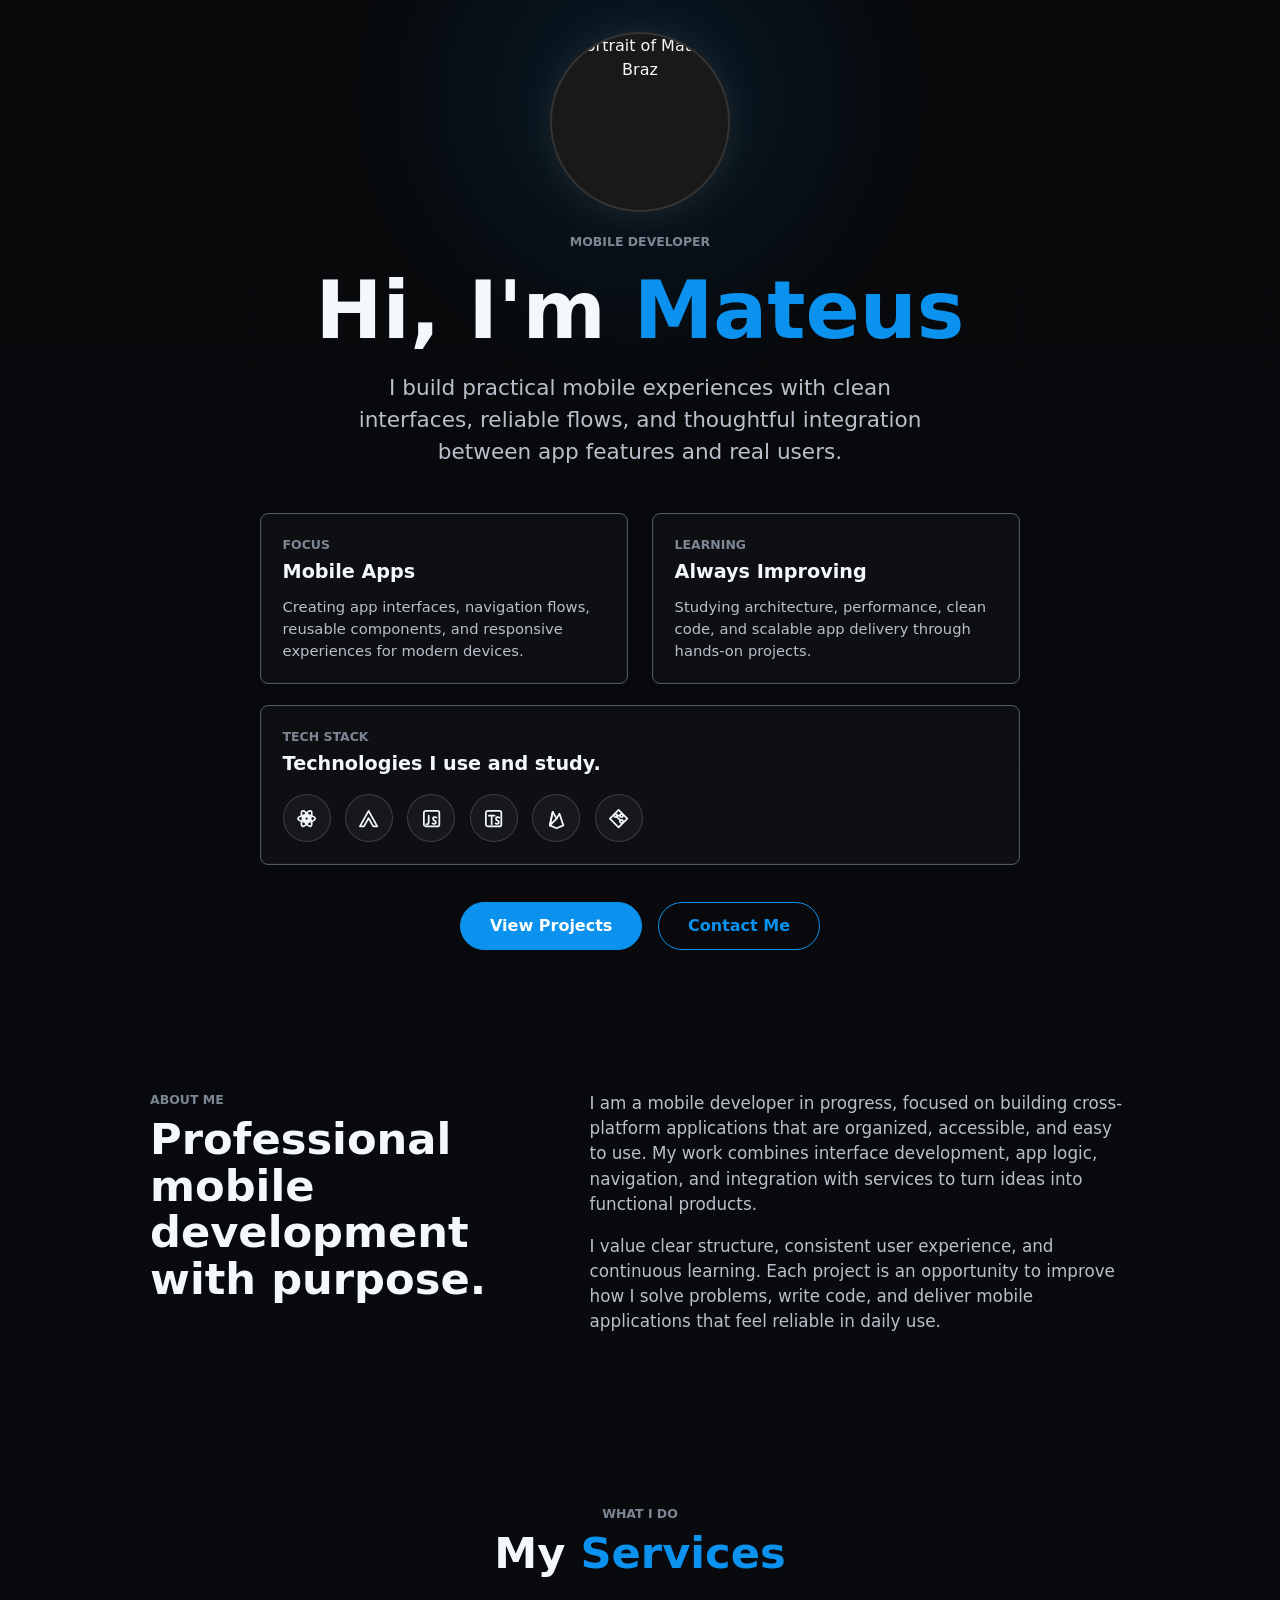
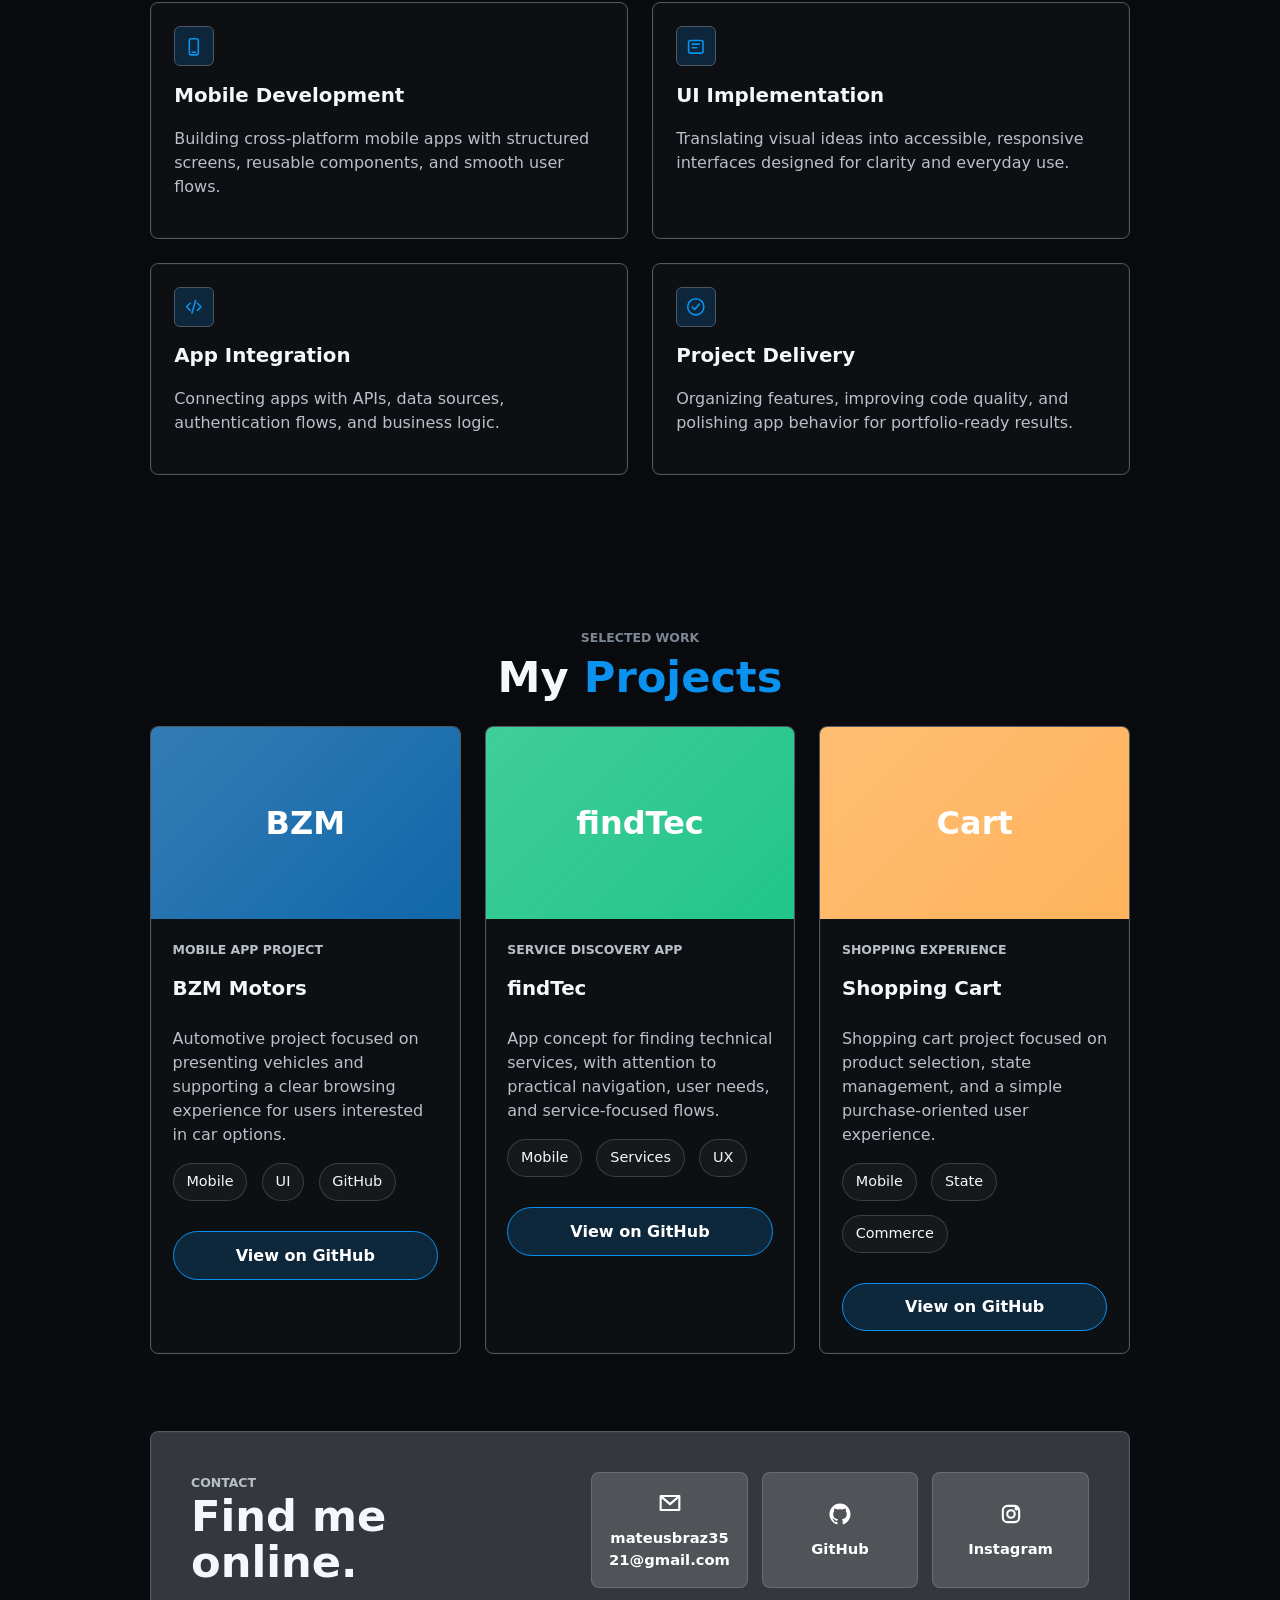
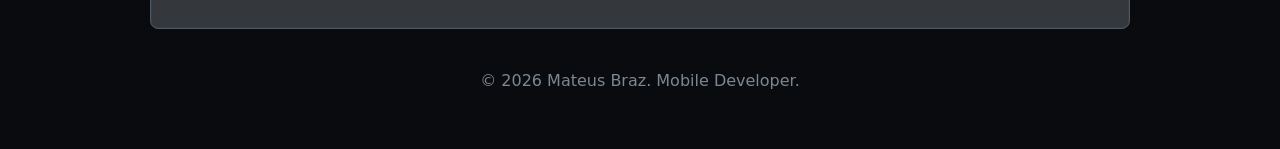
==== commit 1721a8d8: "Remove portfolio navigation header" ====
--- a/index.html
+++ b/index.html
@@ -20,16 +20,6 @@
     <link rel="stylesheet" href="styles.css" />
   </head>
   <body>
-    <header class="site-header" aria-label="Main navigation">
-      <a class="brand" href="#home" aria-label="Mateus Braz home">MB</a>
-      <nav class="nav-links">
-        <a href="#about">About</a>
-        <a href="#services">Services</a>
-        <a href="#projects">Projects</a>
-        <a href="#contact">Contact</a>
-      </nav>
-    </header>
-
     <main>
       <section class="hero section" id="home" aria-labelledby="hero-title">
         <img
--- a/styles.css
+++ b/styles.css
@@ -51,48 +51,6 @@
   outline-offset: 4px;
 }
 
-.site-header {
-  position: sticky;
-  top: 0;
-  z-index: 20;
-  display: flex;
-  align-items: center;
-  justify-content: space-between;
-  width: min(100% - 2rem, 980px);
-  margin: 0 auto;
-  padding: 1rem 0.25rem;
-  background: rgba(8, 10, 13, 0.86);
-  backdrop-filter: blur(14px);
-}
-
-.brand {
-  display: inline-grid;
-  width: 2.75rem;
-  height: 2.75rem;
-  place-items: center;
-  border: 1px solid var(--line);
-  border-radius: 50%;
-  color: var(--text);
-  font-weight: 800;
-  text-decoration: none;
-  box-shadow: inset 0 0 0 1px rgba(255, 255, 255, 0.03);
-}
-
-.nav-links {
-  display: flex;
-  gap: clamp(0.75rem, 3vw, 2rem);
-  color: var(--muted);
-  font-size: 0.95rem;
-}
-
-.nav-links a {
-  text-decoration: none;
-}
-
-.nav-links a:hover {
-  color: var(--blue);
-}
-
 .section {
   width: min(100% - 2rem, 980px);
   margin: 0 auto;
@@ -100,7 +58,7 @@
 }
 
 .hero {
-  min-height: calc(100vh - 4.75rem);
+  min-height: 100vh;
   display: grid;
   justify-items: center;
   align-content: center;
@@ -506,19 +464,6 @@
 }
 
 @media (max-width: 820px) {
-  .site-header {
-    position: static;
-    display: grid;
-    gap: 0.9rem;
-    justify-items: center;
-  }
-
-  .nav-links {
-    width: 100%;
-    justify-content: center;
-    flex-wrap: wrap;
-  }
-
   .hero {
     min-height: auto;
   }
@@ -541,11 +486,6 @@
     width: min(100% - 1rem, 980px);
   }
 
-  .nav-links {
-    font-size: 0.86rem;
-    gap: 0.7rem;
-  }
-
   h1 {
     font-size: clamp(2.65rem, 15vw, 3.5rem);
   }
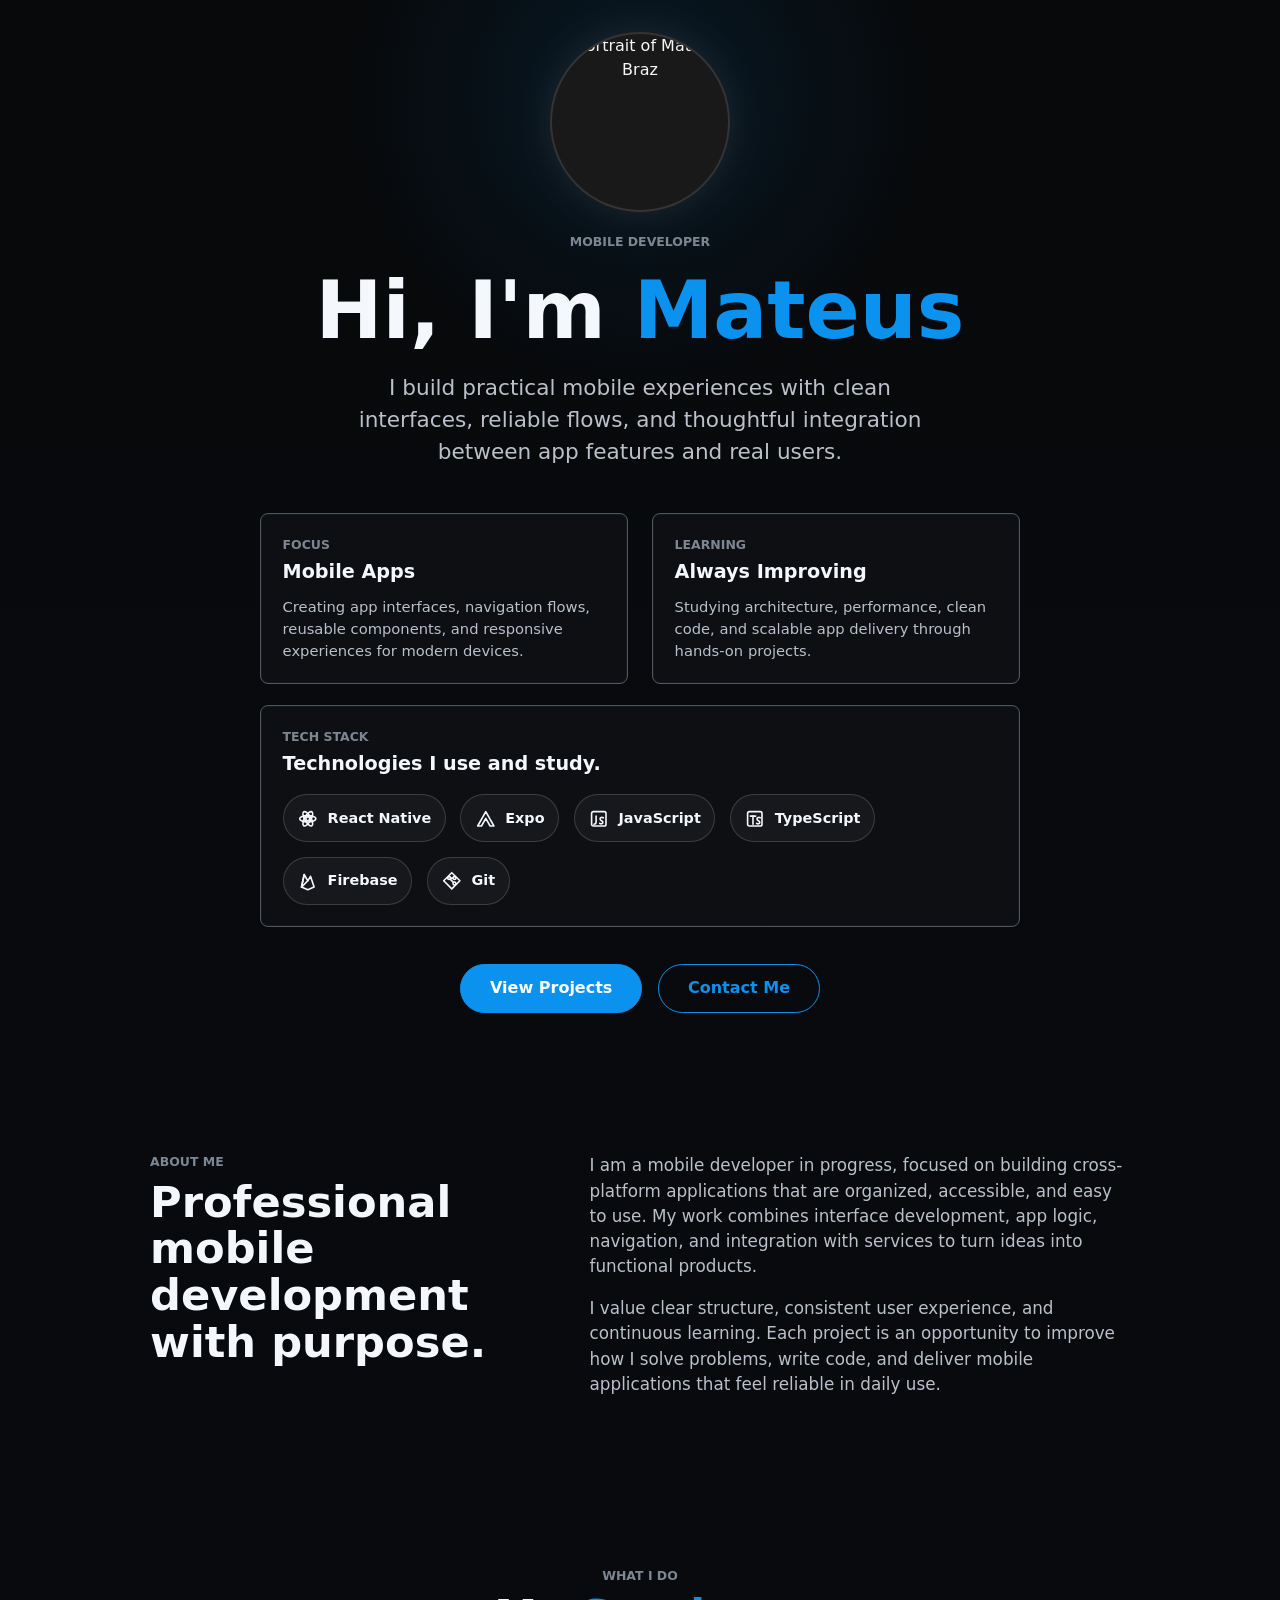
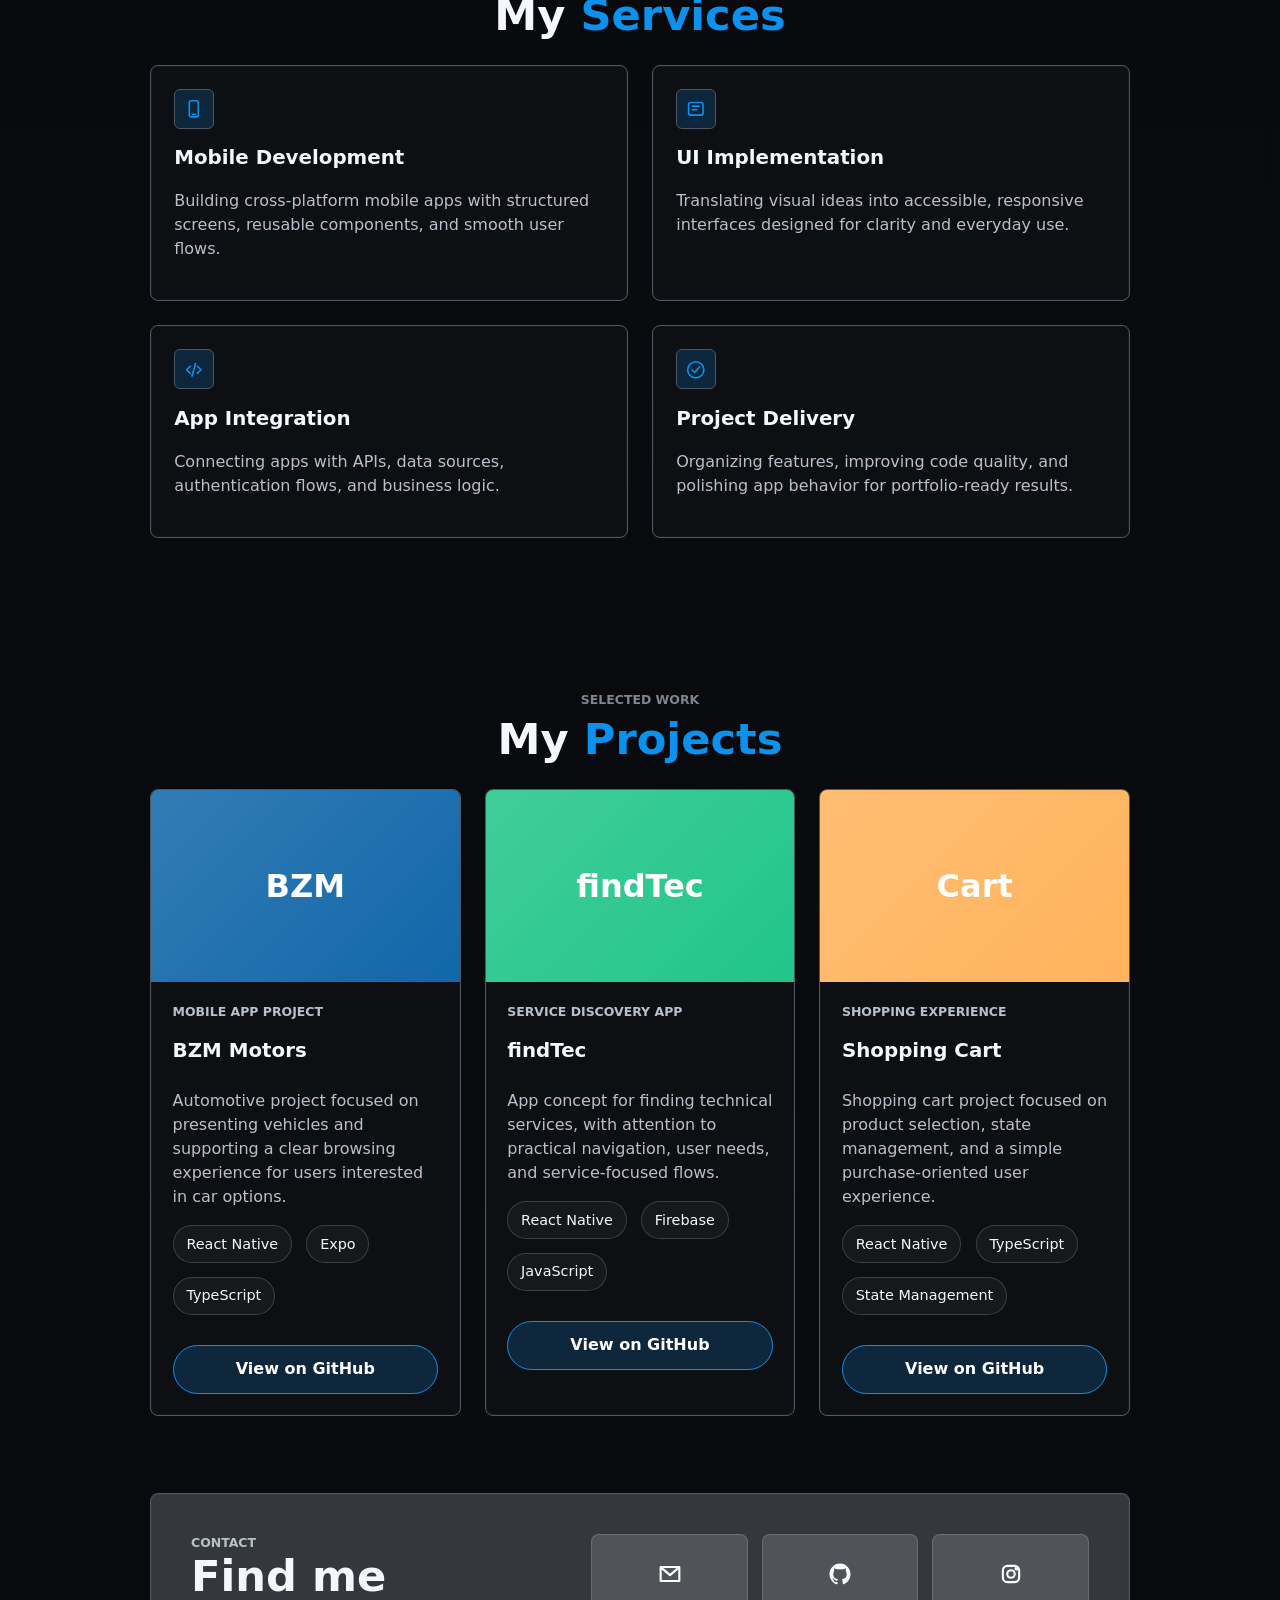
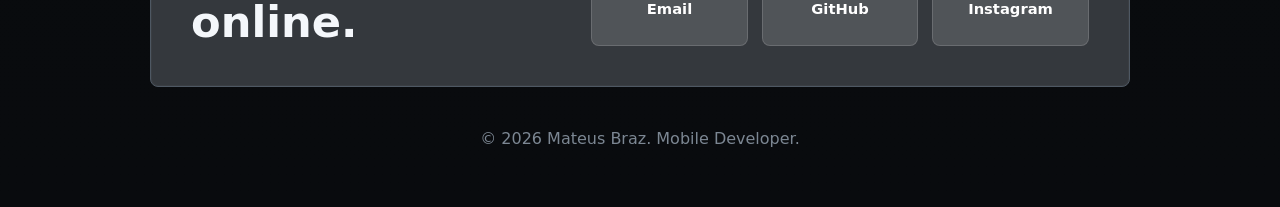
==== commit bc38e772: "Update contact label and technology tags" ====
--- a/index.html
+++ b/index.html
@@ -66,11 +66,13 @@
                 <ellipse cx="12" cy="12" rx="9" ry="3.5" transform="rotate(60 12 12)" />
                 <ellipse cx="12" cy="12" rx="9" ry="3.5" transform="rotate(120 12 12)" />
               </svg>
+              <span>React Native</span>
             </li>
             <li aria-label="Expo" title="Expo">
               <svg viewBox="0 0 24 24" aria-hidden="true">
                 <path d="M12 4 21 20H16.8L12 11.5 7.2 20H3L12 4Z" />
               </svg>
+              <span>Expo</span>
             </li>
             <li aria-label="JavaScript" title="JavaScript">
               <svg viewBox="0 0 24 24" aria-hidden="true">
@@ -78,6 +80,7 @@
                 <path d="M9 9V15.5C9 17 8.2 18 6.6 18" />
                 <path d="M13 17C13.8 17.7 16.5 18.2 16.5 15.8C16.5 13.8 13.4 14.4 13.4 12.2C13.4 10.3 15.5 10.1 17 10.9" />
               </svg>
+              <span>JavaScript</span>
             </li>
             <li aria-label="TypeScript" title="TypeScript">
               <svg viewBox="0 0 24 24" aria-hidden="true">
@@ -86,12 +89,14 @@
                 <path d="M10 9V18" />
                 <path d="M14 17C14.8 17.7 17.5 18.2 17.5 15.8C17.5 13.8 14.4 14.4 14.4 12.2C14.4 10.3 16.5 10.1 18 10.9" />
               </svg>
+              <span>TypeScript</span>
             </li>
             <li aria-label="Firebase" title="Firebase">
               <svg viewBox="0 0 24 24" aria-hidden="true">
                 <path d="M5 19 8 5 12 12 15 7 19 19 12 22 5 19Z" />
                 <path d="M8 5 5 19 12 12" />
               </svg>
+              <span>Firebase</span>
             </li>
             <li aria-label="Git" title="Git">
               <svg viewBox="0 0 24 24" aria-hidden="true">
@@ -102,6 +107,7 @@
                 <path d="M10.2 10.2 13.8 13.8" />
                 <path d="M10.6 9H13.4" />
               </svg>
+              <span>Git</span>
             </li>
           </ul>
         </div>
@@ -216,9 +222,9 @@
                 a clear browsing experience for users interested in car options.
               </p>
               <ul class="tags" aria-label="BZM Motors technologies">
-                <li>Mobile</li>
-                <li>UI</li>
-                <li>GitHub</li>
+                <li>React Native</li>
+                <li>Expo</li>
+                <li>TypeScript</li>
               </ul>
               <a
                 class="project-link"
@@ -243,9 +249,9 @@
                 practical navigation, user needs, and service-focused flows.
               </p>
               <ul class="tags" aria-label="findTec technologies">
-                <li>Mobile</li>
-                <li>Services</li>
-                <li>UX</li>
+                <li>React Native</li>
+                <li>Firebase</li>
+                <li>JavaScript</li>
               </ul>
               <a
                 class="project-link"
@@ -270,9 +276,9 @@
                 management, and a simple purchase-oriented user experience.
               </p>
               <ul class="tags" aria-label="Shopping Cart technologies">
-                <li>Mobile</li>
-                <li>State</li>
-                <li>Commerce</li>
+                <li>React Native</li>
+                <li>TypeScript</li>
+                <li>State Management</li>
               </ul>
               <a
                 class="project-link"
@@ -298,7 +304,7 @@
               <path d="M4 6H20V18H4V6Z" />
               <path d="M5 7 12 13 19 7" />
             </svg>
-            <span>mateusbraz3521@gmail.com</span>
+            <span>Email</span>
           </a>
           <a
             href="https://github.com/Mat-Braz"
--- a/styles.css
+++ b/styles.css
@@ -181,16 +181,17 @@
 }
 
 .tech-icons li {
-  display: inline-grid;
-  width: 3rem;
-  height: 3rem;
-  place-items: center;
-  padding: 0;
+  display: inline-flex;
+  min-height: 3rem;
+  align-items: center;
+  gap: 0.55rem;
+  padding: 0.5rem 0.85rem;
 }
 
 .tech-icons svg {
-  width: 1.45rem;
-  height: 1.45rem;
+  flex: 0 0 auto;
+  width: 1.35rem;
+  height: 1.35rem;
   fill: none;
   stroke: currentColor;
   stroke-width: 1.8;
@@ -202,6 +203,11 @@
   border-color: var(--blue);
   color: var(--blue);
   background: var(--blue-soft);
+}
+
+.tech-icons span {
+  font-size: 0.9rem;
+  font-weight: 700;
 }
 
 .tags {
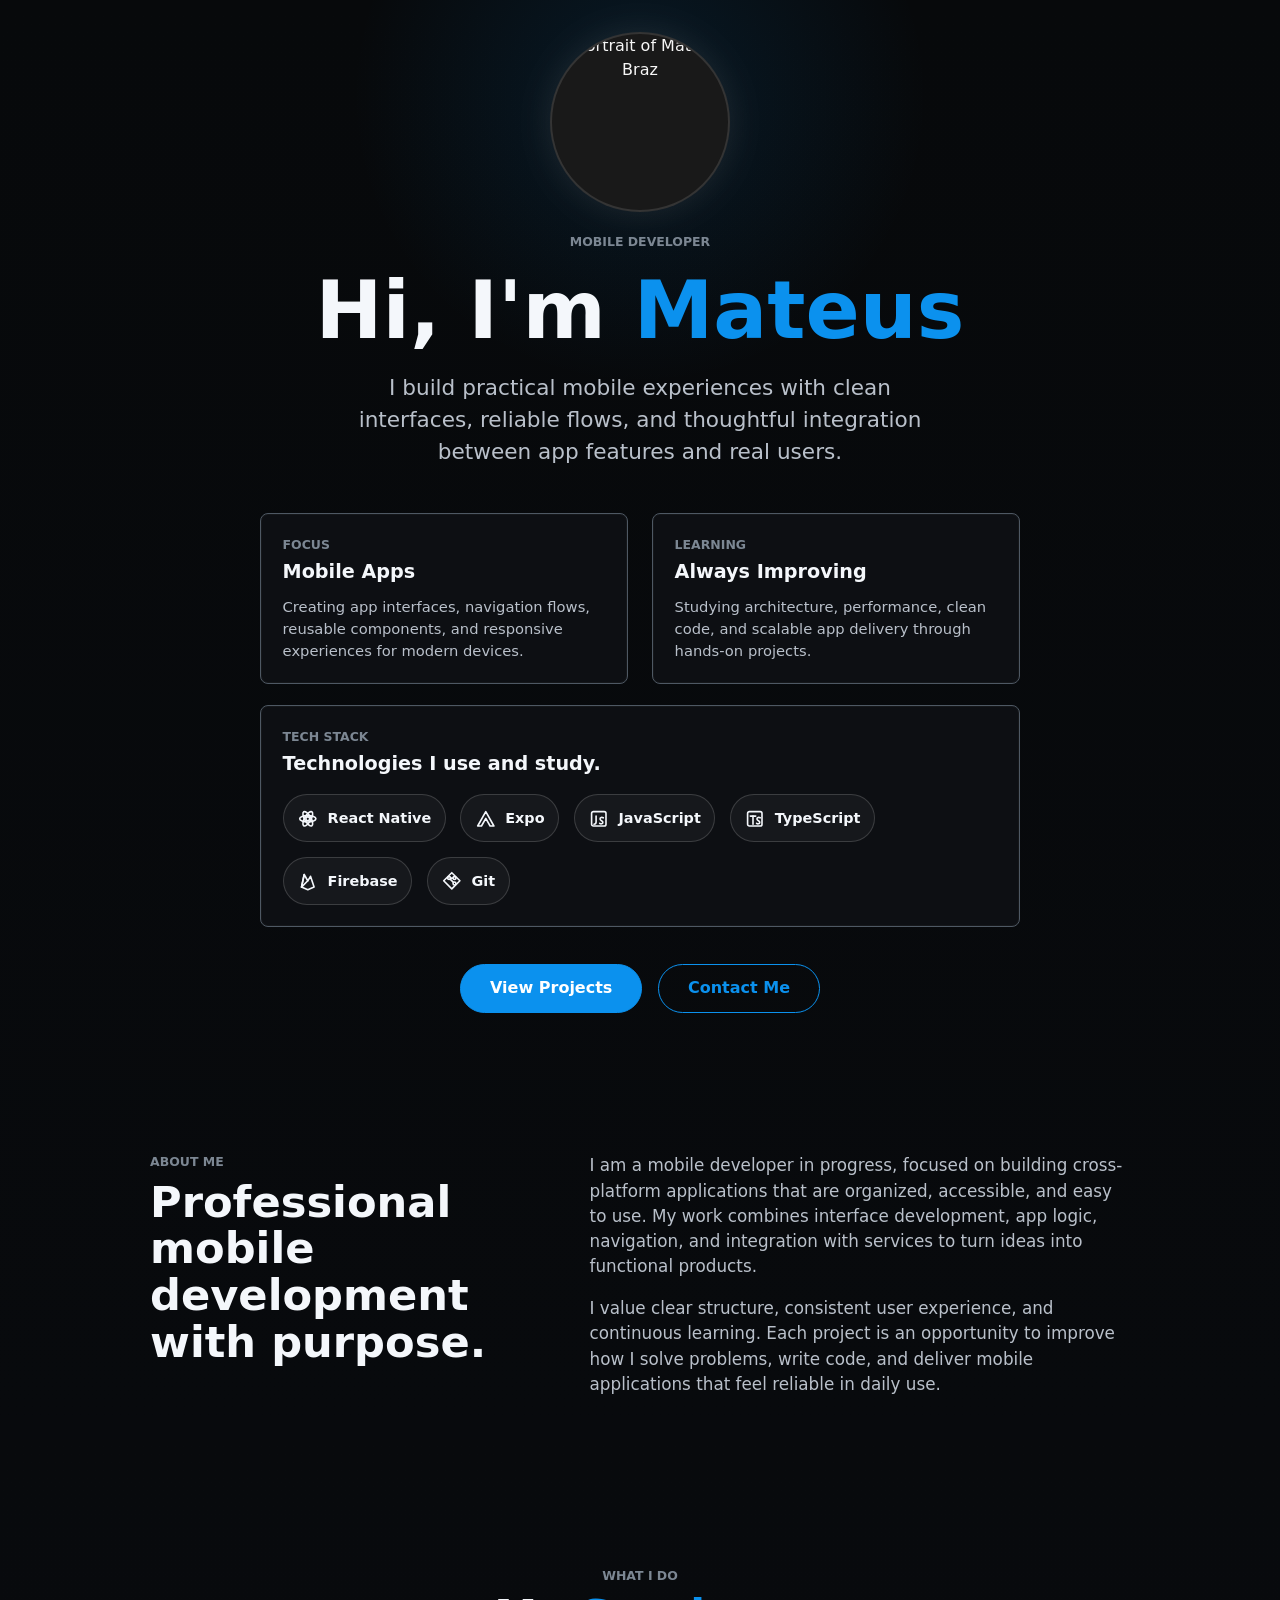
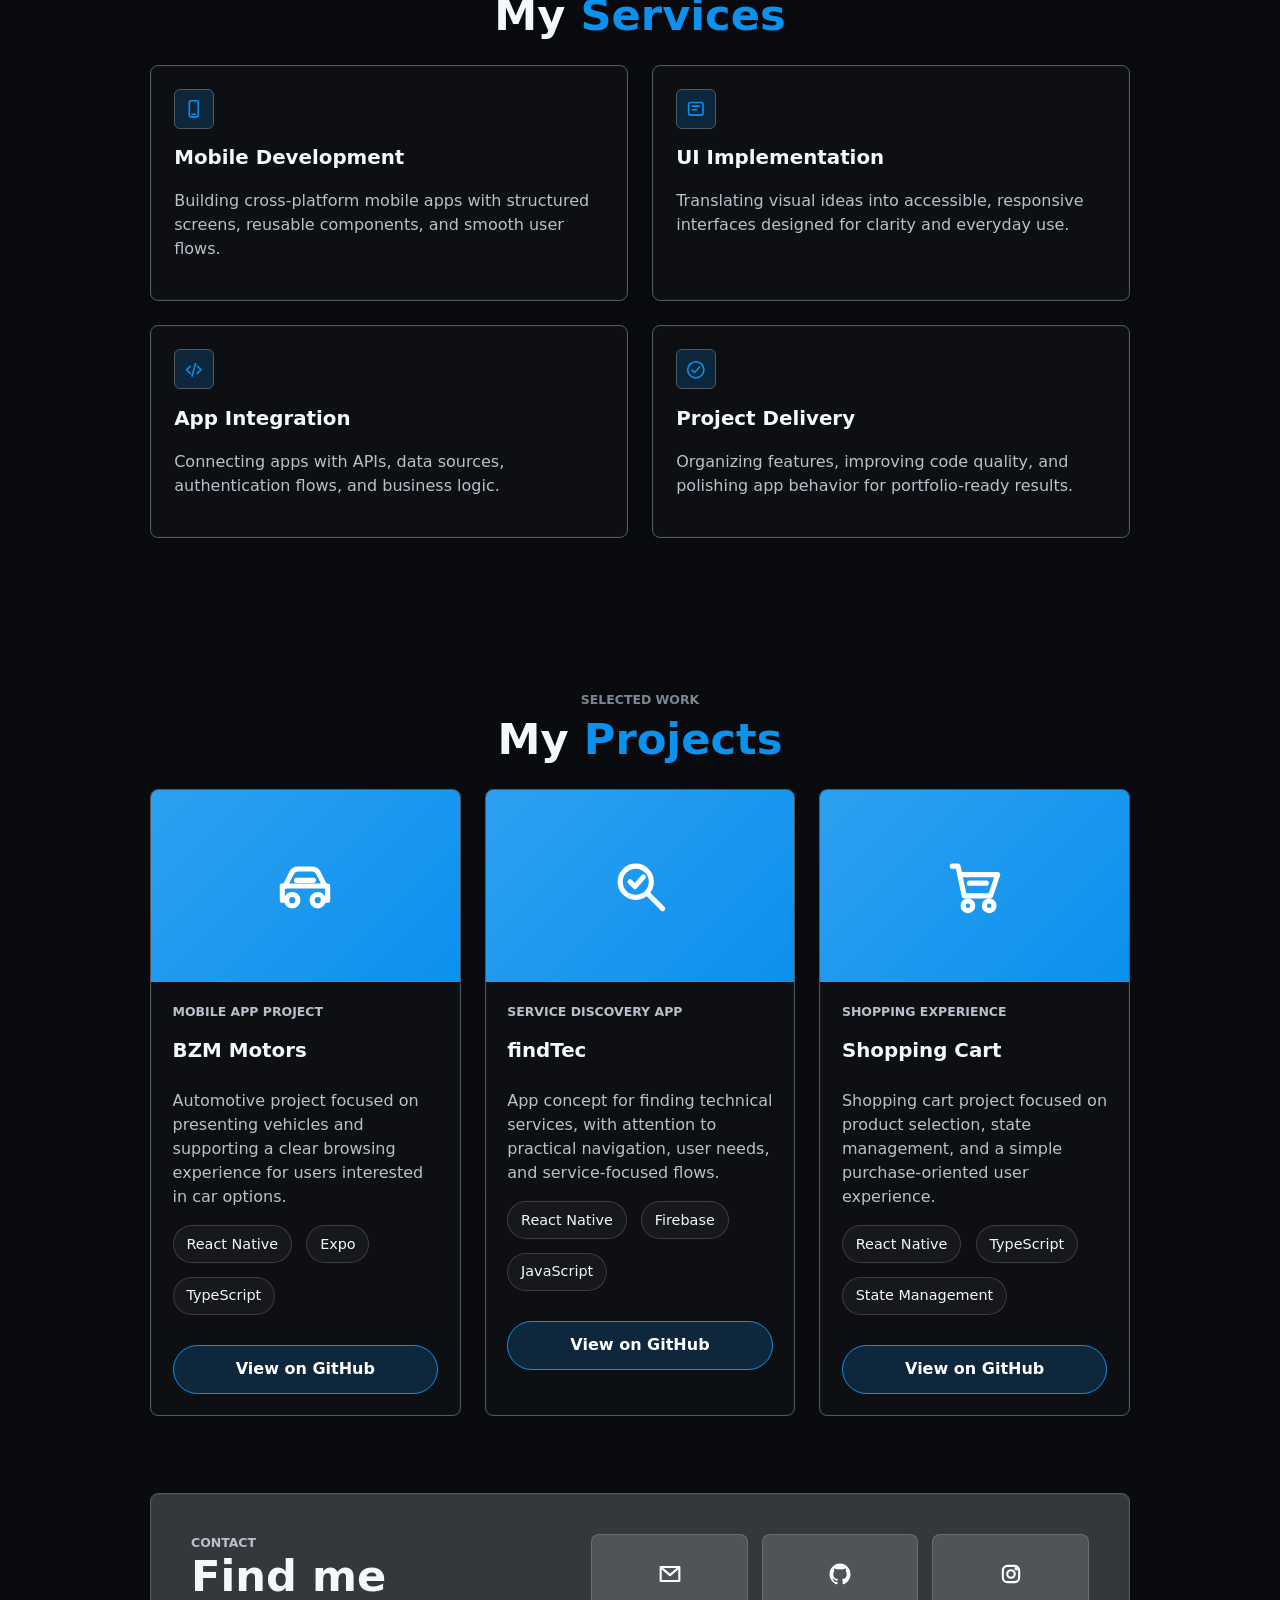
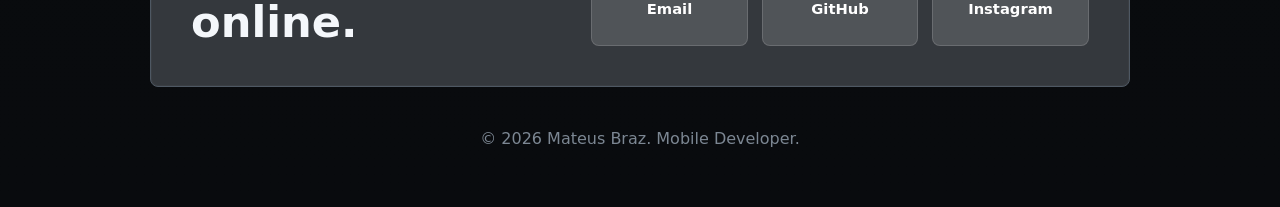
==== commit 598bf46e: "Use project icons with blue cards" ====
--- a/index.html
+++ b/index.html
@@ -212,7 +212,14 @@
         <div class="project-grid">
           <article class="project-card">
             <div class="project-media bzm" aria-hidden="true">
-              <span>BZM</span>
+              <svg viewBox="0 0 24 24">
+                <path d="M5 12 7.2 7.5C7.6 6.6 8.5 6 9.5 6H14.5C15.5 6 16.4 6.6 16.8 7.5L19 12" />
+                <path d="M4 12H20V17H18.5" />
+                <path d="M5.5 17H4V12" />
+                <circle cx="7.5" cy="17" r="2" />
+                <circle cx="16.5" cy="17" r="2" />
+                <path d="M9 10H15" />
+              </svg>
             </div>
             <div class="project-content">
               <p class="project-kicker">Mobile app project</p>
@@ -239,7 +246,11 @@
 
           <article class="project-card">
             <div class="project-media findtec" aria-hidden="true">
-              <span>findTec</span>
+              <svg viewBox="0 0 24 24">
+                <circle cx="10.5" cy="10.5" r="5.5" />
+                <path d="M15 15 20 20" />
+                <path d="M8.5 10.5 10.2 12.2 13.2 8.8" />
+              </svg>
             </div>
             <div class="project-content">
               <p class="project-kicker">Service discovery app</p>
@@ -266,7 +277,12 @@
 
           <article class="project-card">
             <div class="project-media cart" aria-hidden="true">
-              <span>Cart</span>
+              <svg viewBox="0 0 24 24">
+                <path d="M4 5H6L8.2 15.5H17.5L20 8H7.2" />
+                <circle cx="9.5" cy="19" r="1.7" />
+                <circle cx="17" cy="19" r="1.7" />
+                <path d="M10 11H16" />
+              </svg>
             </div>
             <div class="project-content">
               <p class="project-kicker">Shopping experience</p>
--- a/styles.css
+++ b/styles.css
@@ -182,10 +182,14 @@
 
 .tech-icons li {
   display: inline-flex;
+  flex: 0 0 auto;
+  flex-direction: row;
   min-height: 3rem;
   align-items: center;
+  justify-content: center;
   gap: 0.55rem;
   padding: 0.5rem 0.85rem;
+  white-space: nowrap;
 }
 
 .tech-icons svg {
@@ -208,6 +212,8 @@
 .tech-icons span {
   font-size: 0.9rem;
   font-weight: 700;
+  line-height: 1;
+  white-space: nowrap;
 }
 
 .tags {
@@ -363,6 +369,16 @@
     var(--blue);
 }
 
+.project-media svg {
+  width: 4.25rem;
+  height: 4.25rem;
+  fill: none;
+  stroke: white;
+  stroke-width: 1.8;
+  stroke-linecap: round;
+  stroke-linejoin: round;
+}
+
 .project-media span {
   color: white;
   font-size: 2rem;
@@ -370,15 +386,15 @@
 }
 
 .project-media.bzm {
-  background-color: #1167a9;
+  background-color: var(--blue);
 }
 
 .project-media.findtec {
-  background-color: var(--green);
+  background-color: var(--blue);
 }
 
 .project-media.cart {
-  background-color: var(--orange);
+  background-color: var(--blue);
 }
 
 .project-content {
